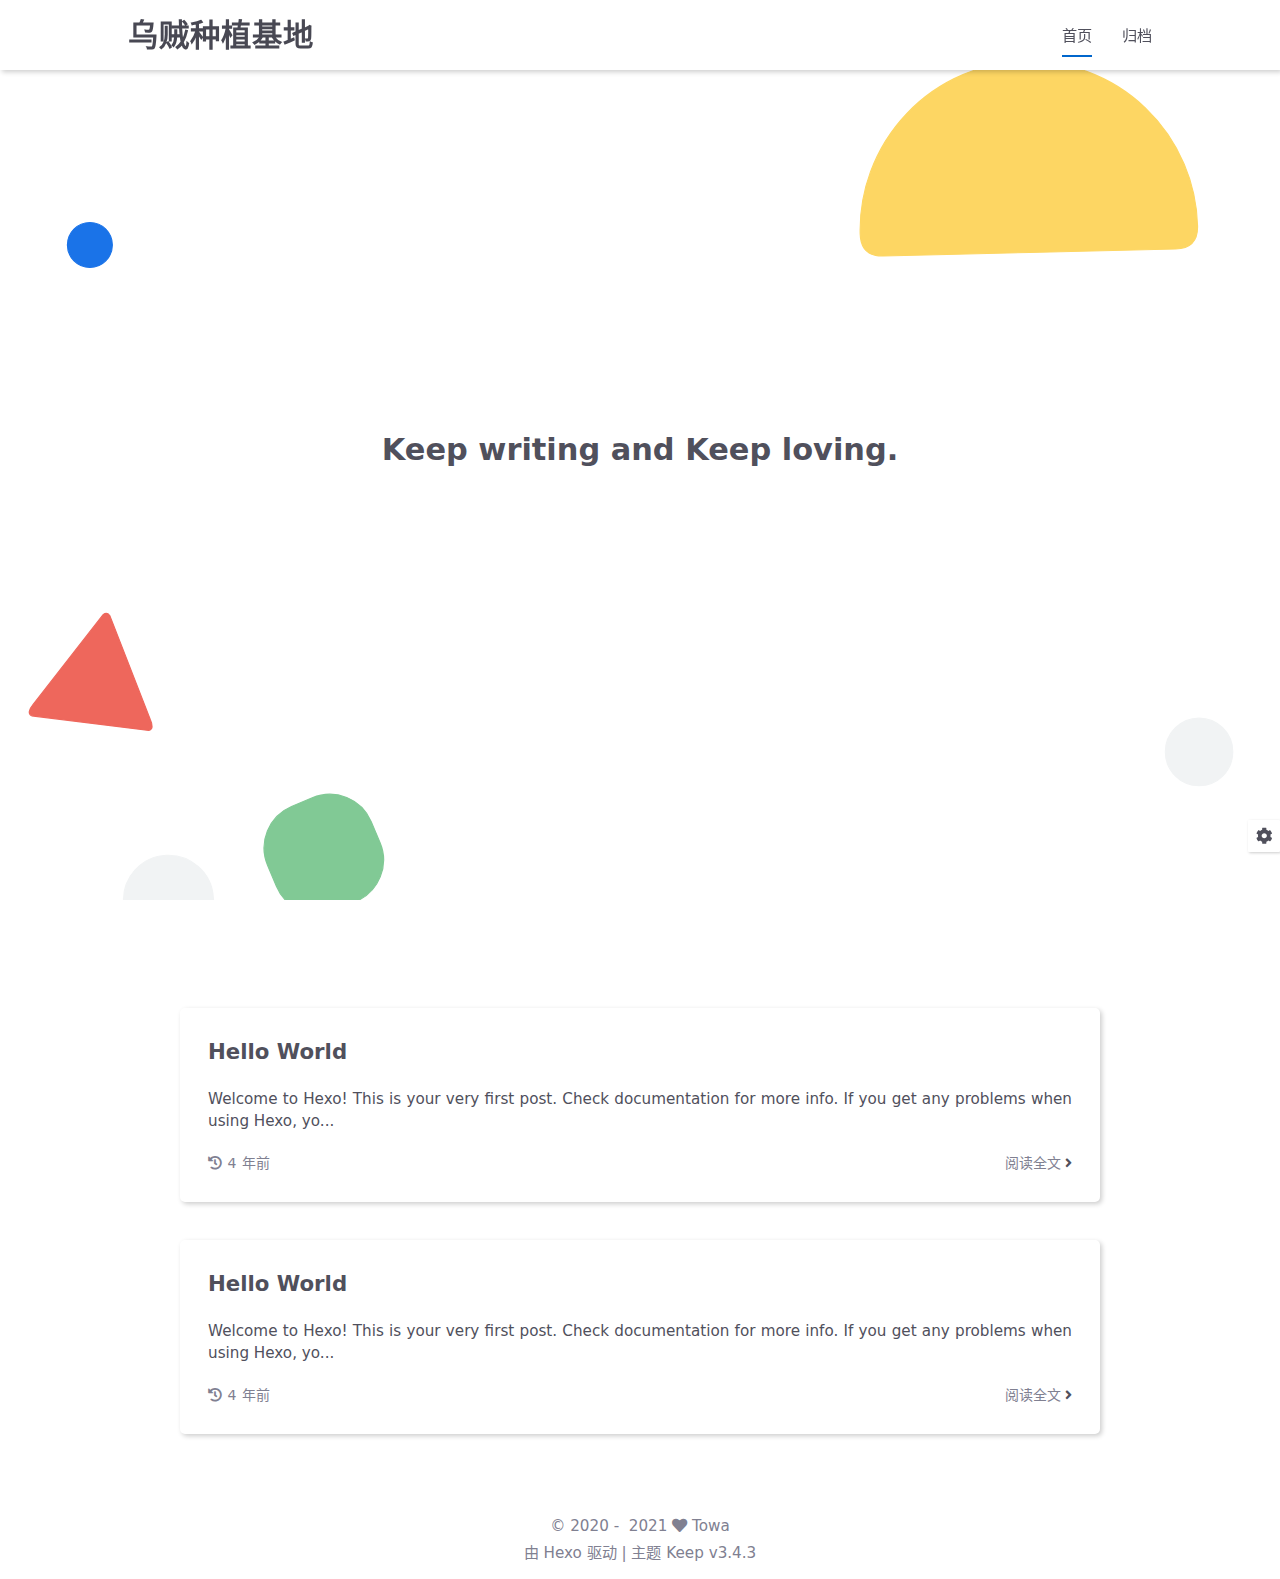
==== index.html @ 32463fe5 "Site updated: 2021-11-28 20:19:39" ====
<!DOCTYPE html>
<html lang="zh-CN">
<head>
    <meta charset="utf-8">
    <meta name="viewport" content="width=device-width, initial-scale=1, maximum-scale=1">
    <meta name="keywords" content="Hexo Theme Keep">
    <meta name="description" content="Hexo Theme Keep">
    <meta name="author" content="Towa">
    
    <title>
        
        乌贼种植基地
    </title>
    
<link rel="stylesheet" href="/css/style.css">

    <link rel="shortcut icon" href="/images/logo.svg">
    
<link rel="stylesheet" href="/css/font-awesome.min.css">

    <script id="hexo-configurations">
    let KEEP = window.KEEP || {};
    KEEP.hexo_config = {"hostname":"example.com","root":"/","language":"zh-CN"};
    KEEP.theme_config = {"toc":{"enable":false,"number":false,"expand_all":false,"init_open":false},"style":{"primary_color":"#0066CC","avatar":"/images/avatar.svg","favicon":"/images/logo.svg","article_img_align":"left","left_side_width":"260px","content_max_width":"920px","hover":{"shadow":false,"scale":false},"first_screen":{"enable":true,"background_img":"/images/bg.svg","description":"Keep writing and Keep loving."},"scroll":{"progress_bar":{"enable":false},"percent":{"enable":false}}},"local_search":{"enable":false,"preload":false},"code_copy":{"enable":false,"style":"default"},"pjax":{"enable":false},"lazyload":{"enable":false},"version":"3.4.3"};
    KEEP.language_ago = {"second":"%s 秒前","minute":"%s 分钟前","hour":"%s 小时前","day":"%s 天前","week":"%s 周前","month":"%s 月前","year":"%s 年前"};
  </script>
<meta name="generator" content="Hexo 5.4.0"></head>


<body>
<div class="progress-bar-container">
    

    
</div>


<main class="page-container">

    
        <div class="first-screen-container flex-center fade-in-down-animation">
    <div class="content flex-center">
        <div class="description">
            Keep writing and Keep loving.
        </div>
        
    </div>
</div>

    

    <div class="page-main-content">

        <div class="page-main-content-top">
            <header class="header-wrapper">

    <div class="header-content has-first-screen">
        <div class="left">
            
            <a class="logo-title" href="/">
                乌贼种植基地
            </a>
        </div>

        <div class="right">
            <div class="pc">
                <ul class="menu-list">
                    
                        <li class="menu-item">
                            <a class="active"
                               href="/"
                            >
                                首页
                            </a>
                        </li>
                    
                        <li class="menu-item">
                            <a class=""
                               href="/archives"
                            >
                                归档
                            </a>
                        </li>
                    
                    
                </ul>
            </div>
            <div class="mobile">
                
                <div class="icon-item menu-bar">
                    <div class="menu-bar-middle"></div>
                </div>
            </div>
        </div>
    </div>

    <div class="header-drawer">
        <ul class="drawer-menu-list">
            
                <li class="drawer-menu-item flex-center">
                    <a class="active"
                       href="/">首页</a>
                </li>
            
                <li class="drawer-menu-item flex-center">
                    <a class=""
                       href="/archives">归档</a>
                </li>
            
        </ul>
    </div>

    <div class="window-mask"></div>

</header>


        </div>

        <div class="page-main-content-middle">

            <div class="main-content">

                
                    <div class="home-content-container fade-in-down-animation">
    <ul class="home-article-list">
        
            <li class="home-article-item">

                

                <h3 class="home-article-title">
                    <a href="/2021/11/28/try/">
                        Hello World
                    </a>
                </h3>

                <div class="home-article-content markdown-body">
                    
                        Welcome to Hexo! This is your very first post. Check documentation for more info. If you get any problems when using Hexo, yo...
                    
                </div>

                <div class="home-article-meta-info-container">
    <div class="home-article-meta-info">
        <span><i class="fas fa-history"></i>&nbsp;<span class="home-article-date" data-date="Sun Nov 28 2021 19:40:36 GMT+0800">2021-11-28</span></span>
        
        
    </div>

    <a href="/2021/11/28/try/">阅读全文&nbsp;<i class="fas fa-angle-right"></i></a>
</div>

            </li>
        
            <li class="home-article-item">

                

                <h3 class="home-article-title">
                    <a href="/2021/11/28/hello-world/">
                        Hello World
                    </a>
                </h3>

                <div class="home-article-content markdown-body">
                    
                        Welcome to Hexo! This is your very first post. Check documentation for more info. If you get any problems when using Hexo, yo...
                    
                </div>

                <div class="home-article-meta-info-container">
    <div class="home-article-meta-info">
        <span><i class="fas fa-history"></i>&nbsp;<span class="home-article-date" data-date="Sun Nov 28 2021 16:39:08 GMT+0800">2021-11-28</span></span>
        
        
    </div>

    <a href="/2021/11/28/hello-world/">阅读全文&nbsp;<i class="fas fa-angle-right"></i></a>
</div>

            </li>
        
    </ul>

    <div class="home-paginator">
        <div class="paginator">
    

    
</div>

    </div>
</div>


                
            </div>

        </div>

        <div class="page-main-content-bottom">
            <footer class="footer">
    <div class="info-container">
        <div class="copyright-info info-item">
            &copy;
            
              <span>2020</span>&nbsp;-&nbsp;
            
            2021&nbsp;<i class="fas fa-heart icon-animate"></i>&nbsp;<a href="/">Towa</a>
        </div>
        
        <div class="theme-info info-item">
            由 <a target="_blank" href="https://hexo.io">Hexo</a> 驱动&nbsp;|&nbsp;主题&nbsp;<a class="theme-version" target="_blank" href="https://github.com/XPoet/hexo-theme-keep">Keep v3.4.3</a>
        </div>
        
    </div>
</footer>

        </div>
    </div>

    

    <div class="right-bottom-side-tools">
        <div class="side-tools-container">
    <ul class="side-tools-list">
        <li class="tools-item tool-font-adjust-plus flex-center">
            <i class="fas fa-search-plus"></i>
        </li>

        <li class="tools-item tool-font-adjust-minus flex-center">
            <i class="fas fa-search-minus"></i>
        </li>

        <li class="tools-item tool-expand-width flex-center">
            <i class="fas fa-arrows-alt-h"></i>
        </li>

        <li class="tools-item tool-dark-light-toggle flex-center">
            <i class="fas fa-moon"></i>
        </li>

        <!-- rss -->
        

        
            <li class="tools-item tool-scroll-to-top flex-center">
                <i class="fas fa-arrow-up"></i>
            </li>
        

        <li class="tools-item tool-scroll-to-bottom flex-center">
            <i class="fas fa-arrow-down"></i>
        </li>
    </ul>

    <ul class="exposed-tools-list">
        <li class="tools-item tool-toggle-show flex-center">
            <i class="fas fa-cog fa-spin"></i>
        </li>
        
    </ul>
</div>

    </div>

    

    <div class="image-viewer-container">
    <img src="">
</div>


    

</main>





<script src="/js/utils.js"></script>

<script src="/js/main.js"></script>

<script src="/js/header-shrink.js"></script>

<script src="/js/back2top.js"></script>

<script src="/js/dark-light-toggle.js"></script>








<div class="post-scripts">
    
</div>



</body>
</html>
---- css/style.css ----
:root {
  --background-color: #fff;
  --second-background-color: #f7f7f7;
  --primary-color: #06c;
  --first-text-color: #484853;
  --second-text-color: #4c4c57;
  --third-text-color: #808091;
  --fourth-text-color: #ededef;
  --default-text-color: #50505c;
  --border-color: #b3b3b3;
  --selection-color: #0075eb;
  --shadow-color: rgba(0,0,0,0.2);
  --shadow-hover-color: rgba(0,0,0,0.28);
  --scrollbar-color: #595967;
  --scroll-bar-bg-color: #e6e6e6;
  --link-color: #484853;
  --copyright-info-color: #c03;
  --avatar-background-color: #06c;
  --pjax-progress-bar-color: linear-gradient(45deg, #f10006, #ef5b00, #e59c01, #19ca05, #00cab5, #0264c8, #c303c3);
}
@media (prefers-color-scheme: light) {
  :root {
    --background-color: #fff;
    --second-background-color: #f7f7f7;
    --primary-color: #06c;
    --first-text-color: #484853;
    --second-text-color: #4c4c57;
    --third-text-color: #808091;
    --fourth-text-color: #ededef;
    --default-text-color: #50505c;
    --border-color: #b3b3b3;
    --selection-color: #0075eb;
    --shadow-color: rgba(0,0,0,0.2);
    --shadow-hover-color: rgba(0,0,0,0.28);
    --scrollbar-color: #595967;
    --scroll-bar-bg-color: #e6e6e6;
    --link-color: #484853;
    --copyright-info-color: #c03;
    --avatar-background-color: #06c;
    --pjax-progress-bar-color: linear-gradient(45deg, #f10006, #ef5b00, #e59c01, #19ca05, #00cab5, #0264c8, #c303c3);
  }
}
@media (prefers-color-scheme: dark) {
  :root {
    --background-color: #383940;
    --second-background-color: #32333a;
    --primary-color: #06c;
    --first-text-color: #d2d2d7;
    --second-text-color: #cbcbd1;
    --third-text-color: #9595a2;
    --fourth-text-color: #242429;
    --default-text-color: #bebec6;
    --border-color: #5c5e6a;
    --selection-color: #0075eb;
    --shadow-color: rgba(128,128,128,0.2);
    --shadow-hover-color: rgba(128,128,128,0.28);
    --scrollbar-color: #32333a;
    --scroll-bar-bg-color: #5c5e6a;
    --link-color: #c5c5cc;
    --copyright-info-color: #a30029;
    --avatar-background-color: #005cb8;
    --pjax-progress-bar-color: linear-gradient(45deg, #ea404a, #ea722f, #e9a71f, #67e559, #18ecec, #1b85f1, #ee1dee);
  }
}
.light-mode {
  --background-color: #fff;
  --second-background-color: #f7f7f7;
  --primary-color: #06c;
  --first-text-color: #484853;
  --second-text-color: #4c4c57;
  --third-text-color: #808091;
  --fourth-text-color: #ededef;
  --default-text-color: #50505c;
  --border-color: #b3b3b3;
  --selection-color: #0075eb;
  --shadow-color: rgba(0,0,0,0.2);
  --shadow-hover-color: rgba(0,0,0,0.28);
  --scrollbar-color: #595967;
  --scroll-bar-bg-color: #e6e6e6;
  --link-color: #484853;
  --copyright-info-color: #c03;
  --avatar-background-color: #06c;
  --pjax-progress-bar-color: linear-gradient(45deg, #f10006, #ef5b00, #e59c01, #19ca05, #00cab5, #0264c8, #c303c3);
}
.dark-mode {
  --background-color: #383940;
  --second-background-color: #32333a;
  --primary-color: #06c;
  --first-text-color: #d2d2d7;
  --second-text-color: #cbcbd1;
  --third-text-color: #9595a2;
  --fourth-text-color: #242429;
  --default-text-color: #bebec6;
  --border-color: #5c5e6a;
  --selection-color: #0075eb;
  --shadow-color: rgba(128,128,128,0.2);
  --shadow-hover-color: rgba(128,128,128,0.28);
  --scrollbar-color: #32333a;
  --scroll-bar-bg-color: #5c5e6a;
  --link-color: #c5c5cc;
  --copyright-info-color: #a30029;
  --avatar-background-color: #005cb8;
  --pjax-progress-bar-color: linear-gradient(45deg, #ea404a, #ea722f, #e9a71f, #67e559, #18ecec, #1b85f1, #ee1dee);
}
.fade-in-down-animation {
  animation-fill-mode: both;
  animation-duration: 1s;
  animation-name: fade-in-down;
}
.title-hover-animation {
  display: inline-block;
  position: relative;
  border-bottom: none;
  line-height: 1.3;
  vertical-align: top;
  color: var(--second-text-color);
}
.title-hover-animation::before {
  content: "";
  position: absolute;
  width: 100%;
  height: 2px;
  bottom: -4px;
  left: 0;
  background-color: var(--second-text-color);
  visibility: hidden;
  transform: scaleX(0);
  transition-property: color, background, box-shadow, border-color, visibility, transform;
  transition-delay: 0s, 0s, 0s, 0s, 0s, 0s;
  transition-duration: 0.2s, 0.2s, 0.2s, 0.2s, 0.2s, 0.2s;
  transition-timing-function: ease, ease, ease, ease, ease-in-out, ease-in-out;
}
.title-hover-animation:hover::before {
  visibility: visible;
  transform: scaleX(1);
}
@-moz-keyframes fade-in-down {
  0% {
    opacity: 0;
    transform: translateY(-50px);
  }
  100% {
    opacity: 1;
    transform: translateY(0);
  }
}
@-webkit-keyframes fade-in-down {
  0% {
    opacity: 0;
    transform: translateY(-50px);
  }
  100% {
    opacity: 1;
    transform: translateY(0);
  }
}
@-o-keyframes fade-in-down {
  0% {
    opacity: 0;
    transform: translateY(-50px);
  }
  100% {
    opacity: 1;
    transform: translateY(0);
  }
}
@keyframes fade-in-down {
  0% {
    opacity: 0;
    transform: translateY(-50px);
  }
  100% {
    opacity: 1;
    transform: translateY(0);
  }
}
@-moz-keyframes icon-animate {
  0%, 100% {
    transform: scale(1);
  }
  10%, 30% {
    transform: scale(0.88);
  }
  20%, 40%, 60%, 80% {
    transform: scale(1.08);
  }
  50%, 70% {
    transform: scale(1.08);
  }
}
@-webkit-keyframes icon-animate {
  0%, 100% {
    transform: scale(1);
  }
  10%, 30% {
    transform: scale(0.88);
  }
  20%, 40%, 60%, 80% {
    transform: scale(1.08);
  }
  50%, 70% {
    transform: scale(1.08);
  }
}
@-o-keyframes icon-animate {
  0%, 100% {
    transform: scale(1);
  }
  10%, 30% {
    transform: scale(0.88);
  }
  20%, 40%, 60%, 80% {
    transform: scale(1.08);
  }
  50%, 70% {
    transform: scale(1.08);
  }
}
@keyframes icon-animate {
  0%, 100% {
    transform: scale(1);
  }
  10%, 30% {
    transform: scale(0.88);
  }
  20%, 40%, 60%, 80% {
    transform: scale(1.08);
  }
  50%, 70% {
    transform: scale(1.08);
  }
}
* {
  transition-property: color, background, box-shadow, border-color;
  transition-delay: 0s, 0s, 0s, 0s;
  transition-duration: 0.2s, 0.2s, 0.2s, 0.2s;
  transition-timing-function: ease, ease, ease, ease;
}
*::-webkit-scrollbar {
  width: 6px;
  height: 6px;
  transition: all 0.2s ease;
}
*::-webkit-scrollbar-thumb {
  background: var(--scrollbar-color);
  border-radius: 1px;
}
*::-webkit-scrollbar-track {
  background: var(--scroll-bar-bg-color);
}
html,
body {
  margin: 0;
  padding: 0;
  color: var(--default-text-color);
  background: var(--background-color);
  font-family: Optima-Regular, Optima, -apple-system, system-ui, Segoe UI, Roboto, Ubuntu, Cantarell, Noto Sans, sans-serif, BlinkMacSystemFont, Helvetica Neue, PingFang SC, Hiragino Sans GB, Microsoft YaHei, Arial;
  font-weight: 400;
  font-size: 15.2px;
  line-height: 22px;
}
html::-webkit-scrollbar,
body::-webkit-scrollbar {
  width: 8px;
  height: 8px;
}
@media (max-width: 780px) {
  html,
  body {
    font-size: 14.591999999999999px;
    line-height: 21.119999999999997px;
  }
}
@media (max-width: 500px) {
  html,
  body {
    font-size: 13.68px;
    line-height: 19.8px;
  }
}
::selection {
  background: var(--selection-color);
  color: #fff;
}
ul,
ol,
li {
  padding: 0;
  margin: 0;
  list-style: none;
}
a {
  text-decoration: none;
  color: var(--default-text-color);
}
a i,
a span {
  color: var(--default-text-color);
}
a:hover,
a:active {
  text-decoration: none !important;
  color: var(--primary-color);
}
a:hover i,
a:active i,
a:hover span,
a:active span {
  color: var(--primary-color);
}
img[lazyload] {
  padding: 10px;
  margin: 20px auto !important;
  cursor: not-allowed;
  pointer-events: none;
}
button {
  padding: 0;
  margin: 0;
  border: 0;
  outline: none;
  cursor: pointer;
  background: transparent;
}
.btn {
  display: inline-block;
  position: relative;
  text-align: center;
  cursor: pointer;
  white-space: nowrap;
  border-radius: 5px;
  padding: 8px 16px;
  background: var(--background-color);
  box-shadow: 2px 2px 5px var(--shadow-color);
  transition-property: color, background, box-shadow, border-color, transform;
  transition-delay: 0s, 0s, 0s, 0s, 0s;
  transition-duration: 0.2s, 0.2s, 0.2s, 0.2s, 0.2s;
  transition-timing-function: ease, ease, ease, ease, linear;
}
.btn:hover {
  color: var(--background-color);
  background: var(--primary-color);
}
.flex-center {
  display: flex;
  justify-content: center;
  align-items: center;
}
.clear {
  clear: both;
}
.markdown-body {
  font-size: 1rem;
}
.markdown-body blockquote {
  box-sizing: border-box;
  border-left: 5px solid var(--default-text-color);
  margin: 20px 0;
  color: var(--default-text-color);
  background: var(--second-background-color);
}
.markdown-body blockquote p,
.markdown-body blockquote ul,
.markdown-body blockquote ol {
  padding: 5px 5px 5px 10px;
}
.markdown-body p {
  line-height: 2;
  color: var(--default-text-color);
}
.markdown-body a {
  position: relative;
  outline: 0;
  text-decoration: none;
  overflow-wrap: break-word;
  cursor: pointer;
  border-bottom: 1px solid var(--third-text-color);
  box-sizing: border-box;
  padding-bottom: 2px;
}
.markdown-body a .fas,
.markdown-body a .far,
.markdown-body a fab {
  margin: 0 2px 0 6px;
  position: relative;
  color: var(--third-text-color);
  font-size: 0.88rem;
}
.markdown-body a:hover {
  text-decoration: underline;
}
.markdown-body a:hover::after {
  background: var(--primary-color);
}
.markdown-body strong {
  color: var(--default-text-color);
}
.markdown-body em {
  color: var(--default-text-color);
}
.markdown-body ul > li,
.markdown-body ol > li {
  margin-left: 16px;
  line-height: 2rem;
}
.markdown-body ul li {
  list-style: disc;
}
.markdown-body ul li ul li {
  list-style: circle;
}
.markdown-body ul li ul li ul li {
  list-style: square;
}
.markdown-body ol li {
  list-style: decimal;
}
.markdown-body ol li ol li {
  list-style: upper-alpha;
}
.markdown-body ol li ol li ol li {
  list-style: upper-roman;
}
.markdown-body li {
  color: var(--default-text-color);
}
.markdown-body h1,
.markdown-body h2,
.markdown-body h3,
.markdown-body h4,
.markdown-body h5,
.markdown-body h6 {
  color: var(--second-text-color);
  line-height: 1.5;
}
@media (max-width: 780px) {
  .markdown-body h1,
  .markdown-body h2,
  .markdown-body h3,
  .markdown-body h4,
  .markdown-body h5,
  .markdown-body h6 {
    line-height: 1.25;
  }
}
.markdown-body h1 {
  font-size: 1.8rem;
  font-weight: 600;
}
@media (max-width: 780px) {
  .markdown-body h1 {
    font-size: 1.7rem;
  }
}
.markdown-body h2 {
  font-size: 1.7rem;
  font-weight: 600;
}
@media (max-width: 780px) {
  .markdown-body h2 {
    font-size: 1.6rem;
  }
}
.markdown-body h3 {
  font-size: 1.6rem;
  font-weight: 550;
}
@media (max-width: 780px) {
  .markdown-body h3 {
    font-size: 1.5rem;
  }
}
.markdown-body h4 {
  font-size: 1.5rem;
  font-weight: 550;
}
@media (max-width: 780px) {
  .markdown-body h4 {
    font-size: 1.4rem;
  }
}
.markdown-body h5 {
  font-size: 1.28rem;
  font-weight: 500;
}
@media (max-width: 780px) {
  .markdown-body h5 {
    font-size: 1.18rem;
  }
}
.markdown-body h6 {
  font-size: 1.2rem;
  font-weight: 500;
  line-height: 1.2;
}
@media (max-width: 780px) {
  .markdown-body h6 {
    font-size: 1.1rem;
    line-height: 1.1;
  }
}
.markdown-body img {
  box-sizing: border-box;
  max-width: 100%;
  cursor: zoom-in;
  display: block;
  box-shadow: 0 0 2px var(--shadow-color);
  transition-property: color, background, box-shadow, border-color, padding, margin;
  transition-delay: 0s, 0s, 0s, 0s, 0s, 0s;
  transition-duration: 0.2s, 0.2s, 0.2s, 0.2s, 0.2s, 0.2s;
  transition-timing-function: ease, ease, ease, ease, linear, linear;
  margin: 10px 0 2px;
}
.markdown-body > table {
  border-spacing: 0;
  border-collapse: collapse;
  width: 100%;
  overflow: auto;
}
.markdown-body > table td,
.markdown-body > table th {
  padding: 0;
}
.markdown-body > table th {
  font-weight: 600;
}
.markdown-body > table td,
.markdown-body > table th {
  padding: 6px 13px;
  border: 1px solid var(--border-color);
}
.markdown-body > table tr {
  background-color: var(--background-color);
  border: 1px solid var(--fourth-text-color);
}
.markdown-body > table tr:nth-child(2n) {
  background-color: var(--second-background-color);
}
:root {
  --background-color: #fff;
  --second-background-color: #f7f7f7;
  --primary-color: #06c;
  --first-text-color: #484853;
  --second-text-color: #4c4c57;
  --third-text-color: #808091;
  --fourth-text-color: #ededef;
  --default-text-color: #50505c;
  --border-color: #b3b3b3;
  --selection-color: #0075eb;
  --shadow-color: rgba(0,0,0,0.2);
  --shadow-hover-color: rgba(0,0,0,0.28);
  --scrollbar-color: #595967;
  --scroll-bar-bg-color: #e6e6e6;
  --link-color: #484853;
  --copyright-info-color: #c03;
  --avatar-background-color: #06c;
  --pjax-progress-bar-color: linear-gradient(45deg, #f10006, #ef5b00, #e59c01, #19ca05, #00cab5, #0264c8, #c303c3);
}
@media (prefers-color-scheme: light) {
  :root {
    --background-color: #fff;
    --second-background-color: #f7f7f7;
    --primary-color: #06c;
    --first-text-color: #484853;
    --second-text-color: #4c4c57;
    --third-text-color: #808091;
    --fourth-text-color: #ededef;
    --default-text-color: #50505c;
    --border-color: #b3b3b3;
    --selection-color: #0075eb;
    --shadow-color: rgba(0,0,0,0.2);
    --shadow-hover-color: rgba(0,0,0,0.28);
    --scrollbar-color: #595967;
    --scroll-bar-bg-color: #e6e6e6;
    --link-color: #484853;
    --copyright-info-color: #c03;
    --avatar-background-color: #06c;
    --pjax-progress-bar-color: linear-gradient(45deg, #f10006, #ef5b00, #e59c01, #19ca05, #00cab5, #0264c8, #c303c3);
  }
}
@media (prefers-color-scheme: dark) {
  :root {
    --background-color: #383940;
    --second-background-color: #32333a;
    --primary-color: #06c;
    --first-text-color: #d2d2d7;
    --second-text-color: #cbcbd1;
    --third-text-color: #9595a2;
    --fourth-text-color: #242429;
    --default-text-color: #bebec6;
    --border-color: #5c5e6a;
    --selection-color: #0075eb;
    --shadow-color: rgba(128,128,128,0.2);
    --shadow-hover-color: rgba(128,128,128,0.28);
    --scrollbar-color: #32333a;
    --scroll-bar-bg-color: #5c5e6a;
    --link-color: #c5c5cc;
    --copyright-info-color: #a30029;
    --avatar-background-color: #005cb8;
    --pjax-progress-bar-color: linear-gradient(45deg, #ea404a, #ea722f, #e9a71f, #67e559, #18ecec, #1b85f1, #ee1dee);
  }
}
.light-mode {
  --background-color: #fff;
  --second-background-color: #f7f7f7;
  --primary-color: #06c;
  --first-text-color: #484853;
  --second-text-color: #4c4c57;
  --third-text-color: #808091;
  --fourth-text-color: #ededef;
  --default-text-color: #50505c;
  --border-color: #b3b3b3;
  --selection-color: #0075eb;
  --shadow-color: rgba(0,0,0,0.2);
  --shadow-hover-color: rgba(0,0,0,0.28);
  --scrollbar-color: #595967;
  --scroll-bar-bg-color: #e6e6e6;
  --link-color: #484853;
  --copyright-info-color: #c03;
  --avatar-background-color: #06c;
  --pjax-progress-bar-color: linear-gradient(45deg, #f10006, #ef5b00, #e59c01, #19ca05, #00cab5, #0264c8, #c303c3);
}
.dark-mode {
  --background-color: #383940;
  --second-background-color: #32333a;
  --primary-color: #06c;
  --first-text-color: #d2d2d7;
  --second-text-color: #cbcbd1;
  --third-text-color: #9595a2;
  --fourth-text-color: #242429;
  --default-text-color: #bebec6;
  --border-color: #5c5e6a;
  --selection-color: #0075eb;
  --shadow-color: rgba(128,128,128,0.2);
  --shadow-hover-color: rgba(128,128,128,0.28);
  --scrollbar-color: #32333a;
  --scroll-bar-bg-color: #5c5e6a;
  --link-color: #c5c5cc;
  --copyright-info-color: #a30029;
  --avatar-background-color: #005cb8;
  --pjax-progress-bar-color: linear-gradient(45deg, #ea404a, #ea722f, #e9a71f, #67e559, #18ecec, #1b85f1, #ee1dee);
}
:root {
  --code-foreground: #535360;
  --code-background: #f2f2f2;
  --highlight-background: #fafafa;
  --highlight-foreground: #535360;
  --highlight-comment: #8e908c;
  --highlight-red: #c82829;
  --highlight-orange: #f5871f;
  --highlight-yellow: #eab700;
  --highlight-green: #718c00;
  --highlight-aqua: #3e999f;
  --highlight-blue: #4271ae;
  --highlight-purple: #8959a8;
  --highlight-gutter-color: #585865;
  --highlight-gutter-bg-color: #f2f2f2;
}
@media (prefers-color-scheme: light) {
  :root {
    --code-foreground: #535360;
    --code-background: #f2f2f2;
    --highlight-background: #fafafa;
    --highlight-foreground: #535360;
    --highlight-comment: #8e908c;
    --highlight-red: #c82829;
    --highlight-orange: #f5871f;
    --highlight-yellow: #eab700;
    --highlight-green: #718c00;
    --highlight-aqua: #3e999f;
    --highlight-blue: #4271ae;
    --highlight-purple: #8959a8;
    --highlight-gutter-color: #585865;
    --highlight-gutter-bg-color: #f2f2f2;
  }
}
@media (prefers-color-scheme: dark) {
  :root {
    --code-foreground: #bfbfc7;
    --code-background: #32333a;
    --highlight-background: #34343b;
    --highlight-foreground: #bfbfc7;
    --highlight-comment: #969896;
    --highlight-red: #c66;
    --highlight-orange: #de935f;
    --highlight-yellow: #f0c674;
    --highlight-green: #b5bd68;
    --highlight-aqua: #8abeb7;
    --highlight-blue: #81a2be;
    --highlight-purple: #b294bb;
    --highlight-gutter-color: #c1c1c9;
    --highlight-gutter-bg-color: #32333a;
  }
}
.light-mode {
  --code-foreground: #535360;
  --code-background: #f2f2f2;
  --highlight-background: #fafafa;
  --highlight-foreground: #535360;
  --highlight-comment: #8e908c;
  --highlight-red: #c82829;
  --highlight-orange: #f5871f;
  --highlight-yellow: #eab700;
  --highlight-green: #718c00;
  --highlight-aqua: #3e999f;
  --highlight-blue: #4271ae;
  --highlight-purple: #8959a8;
  --highlight-gutter-color: #585865;
  --highlight-gutter-bg-color: #f2f2f2;
}
.dark-mode {
  --code-foreground: #bfbfc7;
  --code-background: #32333a;
  --highlight-background: #34343b;
  --highlight-foreground: #bfbfc7;
  --highlight-comment: #969896;
  --highlight-red: #c66;
  --highlight-orange: #de935f;
  --highlight-yellow: #f0c674;
  --highlight-green: #b5bd68;
  --highlight-aqua: #8abeb7;
  --highlight-blue: #81a2be;
  --highlight-purple: #b294bb;
  --highlight-gutter-color: #c1c1c9;
  --highlight-gutter-bg-color: #32333a;
}
pre,
.highlight {
  overflow: auto;
  margin: 20px 0;
  padding: 0;
  font-size: 0.96rem;
  line-height: 1.5rem;
  color: var(--highlight-foreground);
  background: var(--highlight-background);
}
pre,
code {
  font-family: "Source Code Pro", consolas, Menlo;
}
code {
  padding: 5px;
  word-wrap: break-word;
  border-radius: 2px;
  font-size: 0.96rem;
  color: var(--code-foreground);
  background: var(--code-background);
}
pre {
  padding: 10px;
}
pre code {
  padding: 0;
  color: var(--highlight-foreground);
  background: none;
  text-shadow: none;
}
.highlight {
  border-radius: 1px;
}
.highlight pre {
  border: none;
  margin: 0;
  padding: 10px 0;
}
.highlight table {
  margin: 0;
  width: auto;
  border: none;
  border-spacing: unset;
}
.highlight td {
  border: none;
  padding: 0;
}
.highlight figcaption {
  font-size: 1rem;
  color: var(--highlight-foreground);
  line-height: 1rem;
  margin-bottom: 1rem;
}
.highlight figcaption a {
  float: right;
  color: var(--highlight-foreground);
}
.highlight figcaption a:hover {
  border-bottom-color: var(--highlight-foreground);
}
.highlight .gutter pre {
  padding-left: 10px;
  padding-right: 10px;
  color: var(--highlight-gutter-color);
  text-align: center;
  background-color: var(--highlight-gutter-bg-color);
}
.highlight .code pre {
  width: 100%;
  padding-left: 10px;
  padding-right: 10px;
  background-color: var(--highlight-background);
}
.highlight .line {
  height: 20px;
  color: var(--default-text-color);
}
.highlight .line .attr {
  color: var(--default-text-color);
}
.highlight .line .string {
  color: var(--default-text-color);
}
.gutter {
  -webkit-user-select: none;
  -moz-user-select: none;
  -ms-user-select: none;
  user-select: none;
}
.gist table {
  width: auto;
}
.gist table td {
  border: none;
}
pre .deletion {
  background: var(--highlight-deletion);
}
pre .addition {
  background: var(--highlight-addition);
}
pre .meta {
  color: var(--highlight-purple);
}
pre .comment {
  color: var(--highlight-comment);
}
pre .variable,
pre .attribute,
pre .tag,
pre .regexp,
pre .ruby .constant,
pre .xml .tag .title,
pre .xml .pi,
pre .xml .doctype,
pre .html .doctype,
pre .css .id,
pre .css .class,
pre .css .pseudo {
  color: var(--highlight-red);
}
pre .number,
pre .preprocessor,
pre .built_in,
pre .literal,
pre .params,
pre .constant,
pre .command {
  color: var(--highlight-orange);
}
pre .ruby .class .title,
pre .css .rules .attribute,
pre .string,
pre .value,
pre .inheritance,
pre .header,
pre .ruby .symbol,
pre .xml .cdata,
pre .special,
pre .number,
pre .formula {
  color: var(--highlight-green);
}
pre .title,
pre .css .hexcolor {
  color: var(--highlight-aqua);
}
pre .function,
pre .python .decorator,
pre .python .title,
pre .ruby .function .title,
pre .ruby .title .keyword,
pre .perl .sub,
pre .javascript .title,
pre .coffeescript .title {
  color: var(--highlight-blue);
}
pre .keyword,
pre .javascript .function {
  color: var(--highlight-purple);
}
.highlight-container {
  position: relative;
}
.highlight-container:hover .copy-btn,
.highlight-container .copy-btn:focus {
  opacity: 1;
}
.copy-btn {
  cursor: pointer;
  display: inline-block;
  font-weight: bold;
  line-height: 1.8;
  opacity: 0;
  outline: 0;
  padding: 2px 6px;
  position: absolute;
  vertical-align: middle;
  white-space: nowrap;
  font-size: 1rem;
  color: var(--default-text-color);
  -moz-user-select: none;
  -ms-user-select: none;
  -webkit-user-select: none;
  user-select: none;
  transition-property: color, background, box-shadow, border-color, opacity;
  transition-delay: 0s, 0s, 0s, 0s, 0s;
  transition-duration: 0.2s, 0.2s, 0.2s, 0.2s, 0.2s;
  transition-timing-function: ease, ease, ease, ease, ease-in-out;
  background: var(--background-color);
  border: 0;
  right: 0;
  top: 0;
}
.page-container {
  position: relative;
  transition-property: color, background, box-shadow, border-color, padding-left;
  transition-delay: 0s, 0s, 0s, 0s, 0s;
  transition-duration: 0.2s, 0.2s, 0.2s, 0.2s, 0.3s;
  transition-timing-function: ease, ease, ease, ease, ease-out;
}
@media (max-width: 780px) {
  .page-container {
    padding-left: 0 !important;
  }
}
.page-container .page-main-content {
  padding-top: 70px;
  position: relative;
}
.header-shrink .page-container .page-main-content {
  padding-top: 50.4px;
}
@media (max-width: 780px) {
  .header-shrink .page-container .page-main-content {
    padding-top: 45.36px;
  }
}
@media (max-width: 500px) {
  .header-shrink .page-container .page-main-content {
    padding-top: 40.32px;
  }
}
@media (max-width: 780px) {
  .page-container .page-main-content {
    padding-top: 63px;
  }
}
@media (max-width: 500px) {
  .page-container .page-main-content {
    padding-top: 56px;
  }
}
.page-container .page-main-content .page-main-content-top {
  position: fixed;
  top: 0;
  right: 0;
  width: 100%;
  height: 70px;
  z-index: 1005;
  box-sizing: border-box;
  transition-property: color, background, box-shadow, border-color, transform, padding-left, height;
  transition-delay: 0s, 0s, 0s, 0s, 0s, 0s, 0s;
  transition-duration: 0.2s, 0.2s, 0.2s, 0.2s, 0.3s, 0.2s, 0.2s;
  transition-timing-function: ease, ease, ease, ease, ease-out, linear, ease;
}
.page-container .page-main-content .page-main-content-top.hide {
  transform: translateY(-105%);
}
.header-shrink .page-container .page-main-content .page-main-content-top {
  height: 50.4px;
}
@media (max-width: 780px) {
  .header-shrink .page-container .page-main-content .page-main-content-top {
    height: 45.36px;
  }
}
@media (max-width: 500px) {
  .header-shrink .page-container .page-main-content .page-main-content-top {
    height: 40.32px;
  }
}
@media (max-width: 780px) {
  .page-container .page-main-content .page-main-content-top {
    height: 63px;
    padding-left: 0 !important;
  }
}
@media (max-width: 500px) {
  .page-container .page-main-content .page-main-content-top {
    height: 56px;
  }
}
.page-container .page-main-content .page-main-content-middle {
  box-sizing: border-box;
  width: 100%;
  display: flex;
  justify-content: center;
  padding: 38px 0;
  background: var(--background-color);
}
@media (max-width: 780px) {
  .page-container .page-main-content .page-main-content-middle {
    padding: 30.400000000000002px 0;
  }
}
@media (max-width: 500px) {
  .page-container .page-main-content .page-main-content-middle {
    padding: 22.8px 0;
  }
}
.page-container .page-main-content .page-main-content-middle .main-content {
  position: relative;
  box-sizing: border-box;
  width: 80%;
  max-width: 920px;
  height: 100%;
}
@media (max-width: 780px) {
  .page-container .page-main-content .page-main-content-middle .main-content {
    width: 86%;
  }
}
@media (max-width: 500px) {
  .page-container .page-main-content .page-main-content-middle .main-content {
    width: 90%;
  }
}
.page-container .page-main-content .page-main-content-bottom {
  width: 100%;
}
.page-container .page-aside {
  position: fixed;
  top: 0;
  bottom: 0;
  left: -260px;
  width: 260px;
  height: 100%;
  z-index: 1006;
  overflow-y: auto;
  padding: 20px;
  box-sizing: border-box;
  background: var(--background-color);
  box-shadow: 2px 2px 5px var(--shadow-color);
  transition-property: color, background, box-shadow, border-color, left, transform;
  transition-delay: 0s, 0s, 0s, 0s, 0s, 0s;
  transition-duration: 0.2s, 0.2s, 0.2s, 0.2s, 0.3s, 0.2s;
  transition-timing-function: ease, ease, ease, ease, ease-out, linear;
}
@media (max-width: 780px) {
  .page-container .page-aside {
    left: 0 !important;
    display: none !important;
  }
}
.page-container .post-tools {
  position: fixed;
  top: 108px;
  right: 38px;
  transition-property: color, background, box-shadow, border-color, top;
  transition-delay: 0s, 0s, 0s, 0s, 0s;
  transition-duration: 0.2s, 0.2s, 0.2s, 0.2s, 0.2s;
  transition-timing-function: ease, ease, ease, ease, ease;
}
.header-shrink .page-container .post-tools {
  top: 88.4px;
}
@media (max-width: 780px) {
  .header-shrink .page-container .post-tools {
    top: 83.36px;
  }
}
@media (max-width: 500px) {
  .header-shrink .page-container .post-tools {
    top: 78.32px;
  }
}
@media (max-width: 780px) {
  .page-container .post-tools {
    top: 101px;
    right: 10px;
    transform: scale(0.82);
    transform-origin: right top;
  }
}
@media (max-width: 500px) {
  .page-container .post-tools {
    top: 94px;
    right: 5px;
    transform: scale(0.72);
  }
}
.page-container .right-bottom-side-tools {
  position: fixed;
  bottom: 5%;
  right: 0;
}
.search-pop-overlay {
  position: fixed;
  display: flex;
  height: 100%;
  width: 100%;
  left: 0;
  top: 0;
  background: rgba(0,0,0,0);
  visibility: hidden;
  z-index: 1008;
  transition-property: color, background, box-shadow, border-color, visibility, background;
  transition-delay: 0s, 0s, 0s, 0s, 0s, 0s;
  transition-duration: 0.2s, 0.2s, 0.2s, 0.2s, 0.3s, 0.3s;
  transition-timing-function: ease, ease, ease, ease, ease, ease;
}
.search-pop-overlay.active {
  visibility: visible;
  background: rgba(0,0,0,0.35);
}
.search-pop-overlay.active .search-popup {
  transform: scale(1);
}
.search-pop-overlay .search-popup {
  background: var(--background-color);
  border-radius: 5px;
  height: 80%;
  width: 70%;
  margin: auto;
  transform: scale(0);
  z-index: 1006;
  transition-property: color, background, box-shadow, border-color, transform;
  transition-delay: 0s, 0s, 0s, 0s, 0s;
  transition-duration: 0.2s, 0.2s, 0.2s, 0.2s, 0.3s;
  transition-timing-function: ease, ease, ease, ease, ease;
}
@media (max-width: 780px) {
  .search-pop-overlay .search-popup {
    width: 80%;
  }
}
@media (max-width: 500px) {
  .search-pop-overlay .search-popup {
    width: 90%;
  }
}
.search-pop-overlay .search-popup .search-header {
  background: var(--fourth-text-color);
  border-top-left-radius: 2px;
  border-top-right-radius: 2px;
  display: flex;
  padding: 10px;
}
.search-pop-overlay .search-popup .search-header .search-input-field-pre,
.search-pop-overlay .search-popup .search-header .popup-btn-close {
  font-size: 1.2rem;
  padding: 0 10px;
  display: flex;
  align-items: center;
}
.search-pop-overlay .search-popup .search-header .search-input-field-pre {
  cursor: pointer;
  color: var(--third-text-color);
}
.search-pop-overlay .search-popup .search-header .popup-btn-close {
  color: var(--default-text-color);
}
.search-pop-overlay .search-popup .search-header .search-input-container {
  flex-grow: 1;
  padding: 2px;
}
.search-pop-overlay .search-popup .search-header .search-input-container .search-input {
  background: transparent;
  border: 0;
  outline: 0;
  width: 100%;
  font-size: 1.2rem;
  color: var(--default-text-color);
}
.search-pop-overlay .search-popup .search-header .search-input-container .search-input::-webkit-search-cancel-button {
  display: none;
}
.search-pop-overlay .search-popup .search-header .popup-btn-close {
  cursor: pointer;
}
.search-pop-overlay .search-popup .search-header .popup-btn-close:hover .fas,
.search-pop-overlay .search-popup .search-header .popup-btn-close far,
.search-pop-overlay .search-popup .search-header .popup-btn-close fab {
  color: var(--first-text-color);
}
.search-pop-overlay .search-popup #search-result {
  display: flex;
  height: calc(100% - 55px);
  overflow: auto;
  padding: 5px 25px;
}
.search-pop-overlay .search-popup #search-result .search-result-list {
  width: 100%;
  height: 100%;
  font-size: 1rem;
}
.search-pop-overlay .search-popup #search-result .search-result-list li {
  border-bottom: 1px dashed var(--border-color);
  padding: 10px 0;
  margin: 10px 0;
  box-sizing: border-box;
}
.search-pop-overlay .search-popup #search-result .search-result-list li:last-child {
  border-bottom: none;
}
.search-pop-overlay .search-popup #search-result .search-result-list li .search-result-title {
  position: relative;
  font-weight: bold;
  margin-bottom: 10px;
  padding-left: 16px;
  display: flex;
  align-items: center;
}
.search-pop-overlay .search-popup #search-result .search-result-list li .search-result-title::after {
  content: '';
  position: absolute;
  width: 5px;
  height: 5px;
  border-radius: 50%;
  top: 50%;
  transform: translateY(-50%);
  left: 0;
  background: var(--default-text-color);
}
.search-pop-overlay .search-popup #search-result .search-result-list li .search-result {
  line-height: 2rem;
  margin: 0;
  padding-left: 16px;
  word-wrap: break-word;
}
.search-pop-overlay .search-popup #search-result .search-result-list li a:hover {
  color: var(--default-text-color);
}
.search-pop-overlay .search-popup #search-result .search-result-list li .search-keyword {
  border-bottom: 1px dashed var(--primary-color);
  color: var(--primary-color);
  font-weight: bold;
}
.search-pop-overlay .search-popup #search-result #no-result {
  color: var(--third-text-color);
  margin: auto;
}
.post-toc-wrap {
  width: 100%;
  font-size: 0.92rem;
  box-sizing: border-box;
}
.post-toc-wrap .post-toc ol {
  list-style: none;
  margin: 0;
  padding: 0 2px 12px 10px;
  text-align: left;
}
.post-toc-wrap .post-toc ol:last-child {
  padding-bottom: 0;
}
.post-toc-wrap .post-toc ol > ol {
  padding-left: 0;
}
.post-toc-wrap .post-toc ol a {
  transition-property: all;
}
.post-toc-wrap .post-toc .nav-item {
  line-height: 1.8;
  overflow: hidden;
  text-overflow: ellipsis;
  white-space: nowrap;
}
.post-toc-wrap .post-toc .nav .nav-child {
  display: none;
}
.post-toc-wrap .post-toc .nav .active > .nav-child {
  display: block;
}
.post-toc-wrap .post-toc .nav .active-current > .nav-child {
  display: block;
}
.post-toc-wrap .post-toc .nav .active-current > .nav-child > .nav-item {
  display: block;
}
.post-toc-wrap .post-toc .nav .nav-number,
.post-toc-wrap .post-toc .nav .nav-text {
  color: var(--default-text-color);
}
.post-toc-wrap .post-toc .nav .active > a .nav-number,
.post-toc-wrap .post-toc .nav .active > a .nav-text {
  color: var(--primary-color);
}
.post-toc-wrap .post-toc .nav .active-current > a .nav-number,
.post-toc-wrap .post-toc .nav .active-current > a .nav-text {
  color: var(--primary-color);
}
.comments-container {
  display: inline-block;
  margin-top: 38px;
  width: 100%;
}
.comments-container #comment-anchor {
  width: 100%;
  height: 10px;
}
.comments-container .comment-area-title {
  width: 100%;
  margin: 10px 0;
  font-size: 1.38rem;
  color: var(--default-text-color);
}
.comments-container .comment-area-title i {
  color: var(--default-text-color);
}
@media (max-width: 780px) {
  .comments-container .comment-area-title {
    margin: 5px 0;
    font-size: 1.2rem;
  }
}
.progress-bar-container {
  position: fixed;
  top: 0;
  left: 0;
  width: 100%;
  z-index: 1009;
}
.header-wrapper {
  width: 100%;
  height: 100%;
  box-sizing: border-box;
  display: flex;
  align-items: center;
  justify-content: center;
  background: var(--background-color);
  padding-top: 2px;
  box-shadow: 2px 2px 5px var(--shadow-color);
}
.header-wrapper .header-content {
  position: relative;
  height: 100%;
  width: 80%;
  max-width: 920px;
  display: flex;
  flex-direction: row;
  justify-content: space-between;
  align-items: center;
  z-index: 1005;
}
.header-wrapper .header-content.has-first-screen {
  max-width: 1104px;
}
@media (max-width: 780px) {
  .header-wrapper .header-content {
    width: 86%;
  }
}
@media (max-width: 500px) {
  .header-wrapper .header-content {
    width: 90%;
  }
}
.header-wrapper .header-content .left {
  display: flex;
  align-items: center;
  transition-property: color, background, box-shadow, border-color, transform;
  transition-delay: 0s, 0s, 0s, 0s, 0s;
  transition-duration: 0.2s, 0.2s, 0.2s, 0.2s, 0.2s;
  transition-timing-function: ease, ease, ease, ease, linear;
}
.header-shrink .header-wrapper .header-content .left {
  transform: scale(0.72);
  transform-origin: left;
}
.header-wrapper .header-content .left .logo-title {
  font-size: 2rem;
  font-weight: bold;
  letter-spacing: 1px;
  line-height: 1;
  color: var(--first-text-color);
}
@media (max-width: 780px) {
  .header-wrapper .header-content .left .logo-title {
    font-size: 1.8rem;
  }
}
@media (max-width: 500px) {
  .header-wrapper .header-content .left .logo-title {
    font-size: 1.6rem;
  }
}
.header-wrapper .header-content .right .pc .menu-list {
  display: flex;
  align-items: center;
}
@media (max-width: 780px) {
  .header-wrapper .header-content .right .pc .menu-list {
    display: none;
  }
}
.header-wrapper .header-content .right .pc .menu-list .menu-item {
  float: left;
  position: relative;
  margin-left: 30px;
  font-size: 1rem;
  cursor: pointer;
  color: var(--default-text-color);
}
.header-wrapper .header-content .right .pc .menu-list .menu-item:first-child {
  margin-left: 0;
}
.header-wrapper .header-content .right .pc .menu-list .menu-item a:hover::after,
.header-wrapper .header-content .right .pc .menu-list .menu-item .active::after {
  content: '';
  position: absolute;
  bottom: -10px;
  left: 50%;
  width: 100%;
  height: 2px;
  transform: translateX(-50%);
  background: var(--primary-color);
  transition-property: color, background, box-shadow, border-color, transform, bottom;
  transition-delay: 0s, 0s, 0s, 0s, 0s, 0s;
  transition-duration: 0.2s, 0.2s, 0.2s, 0.2s, 0.2s, 0.2s;
  transition-timing-function: ease, ease, ease, ease, linear, linear;
}
.header-shrink .header-wrapper .header-content .right .pc .menu-list .menu-item a:hover::after,
.header-shrink .header-wrapper .header-content .right .pc .menu-list .menu-item .active::after {
  bottom: -13.2px;
}
.header-wrapper .header-content .right .pc .menu-list .menu-item.search {
  font-size: 1.5rem;
  margin-left: 26px;
}
.header-wrapper .header-content .right .pc .menu-list .menu-item.search i {
  color: var(--default-text-color);
}
.header-wrapper .header-content .right .mobile {
  display: flex;
  justify-content: space-between;
  align-items: center;
}
.header-wrapper .header-content .right .mobile .icon-item {
  display: none;
  position: relative;
  cursor: pointer;
  font-size: 18px;
  margin-left: 12px;
  width: 20px;
  height: 20px;
  color: var(--default-text-color);
}
.header-wrapper .header-content .right .mobile .icon-item i {
  color: var(--default-text-color);
}
.header-wrapper .header-content .right .mobile .icon-item:first-child {
  margin-left: 0;
}
@media (max-width: 780px) {
  .header-wrapper .header-content .right .mobile .icon-item {
    display: flex;
    justify-content: center;
    align-items: center;
  }
}
.header-wrapper .header-content .right .mobile .menu-bar .menu-bar-middle {
  width: 18px;
  height: 2.5px;
  position: relative;
  background: var(--default-text-color);
}
.header-drawer-show .header-wrapper .header-content .right .mobile .menu-bar .menu-bar-middle {
  background: transparent;
}
.header-wrapper .header-content .right .mobile .menu-bar .menu-bar-middle::before,
.header-wrapper .header-content .right .mobile .menu-bar .menu-bar-middle::after {
  content: '';
  position: absolute;
  left: 0;
  width: 100%;
  height: 2.5px;
  background: var(--default-text-color);
  transition-property: color, background, box-shadow, border-color, transform;
  transition-delay: 0s, 0s, 0s, 0s, 0s;
  transition-duration: 0.2s, 0.2s, 0.2s, 0.2s, 0.38s;
  transition-timing-function: ease, ease, ease, ease, ease;
}
.header-wrapper .header-content .right .mobile .menu-bar .menu-bar-middle::before {
  top: -6px;
}
.header-drawer-show .header-wrapper .header-content .right .mobile .menu-bar .menu-bar-middle::before {
  transform: translateY(6px) rotate(45deg);
}
.header-wrapper .header-content .right .mobile .menu-bar .menu-bar-middle::after {
  bottom: -6px;
}
.header-drawer-show .header-wrapper .header-content .right .mobile .menu-bar .menu-bar-middle::after {
  transform: translateY(-6px) rotate(-45deg);
}
.header-wrapper .header-drawer {
  width: 100%;
  padding: 70px 0 20px 0;
  position: absolute;
  top: 0;
  left: 0;
  transform: scaleY(0);
  transform-origin: top;
  z-index: 1002;
  background: var(--background-color);
  transition-property: color, background, box-shadow, border-color, transform;
  transition-delay: 0s, 0s, 0s, 0s, 0s;
  transition-duration: 0.2s, 0.2s, 0.2s, 0.2s, 0.38s;
  transition-timing-function: ease, ease, ease, ease, ease;
}
.header-drawer-show .header-wrapper .header-drawer {
  transform: scaleY(1);
}
.header-wrapper .header-drawer .drawer-menu-list {
  display: flex;
  flex-direction: column;
  justify-content: flex-start;
  align-items: center;
}
.header-wrapper .header-drawer .drawer-menu-list .drawer-menu-item {
  font-size: 1rem;
  margin: 6px 0;
  height: 38px;
}
.header-wrapper .header-drawer .drawer-menu-list .drawer-menu-item a {
  padding: 6px 20px;
  border-radius: 20px;
  color: var(--default-text-color);
}
.header-wrapper .header-drawer .drawer-menu-list .drawer-menu-item a:hover {
  color: var(--second-text-color);
  border: 1px solid var(--default-text-color);
}
.header-wrapper .header-drawer .drawer-menu-list .drawer-menu-item a.active {
  border: 1px solid var(--default-text-color);
  color: var(--second-text-color);
}
.header-wrapper .window-mask {
  position: absolute;
  top: 0;
  width: 100%;
  height: 100vh;
  background: rgba(0,0,0,0.4);
  z-index: 1001;
  visibility: hidden;
  opacity: 0;
  transition-property: color, background, box-shadow, border-color, transform, opacity;
  transition-delay: 0s, 0s, 0s, 0s, 0s, 0s;
  transition-duration: 0.2s, 0.2s, 0.2s, 0.2s, 0.38s, 0.38s;
  transition-timing-function: ease, ease, ease, ease, ease, ease;
}
.header-drawer-show .header-wrapper .window-mask {
  visibility: visible;
  opacity: 1;
}
.header-drawer-show {
  overflow: hidden;
}
.post-tools-container .tools-list li {
  cursor: pointer;
  width: 38px;
  height: 38px;
  border-radius: 50%;
  font-size: 1.2rem;
  display: flex;
  align-items: center;
  justify-content: center;
  margin-bottom: 12px;
  background: var(--background-color);
  color: var(--default-text-color);
  box-shadow: 2px 2px 5px var(--shadow-color);
  transition-property: color, background, box-shadow, border-color, transform;
  transition-delay: 0s, 0s, 0s, 0s, 0s;
  transition-duration: 0.2s, 0.2s, 0.2s, 0.2s, 0.2s;
  transition-timing-function: ease, ease, ease, ease, linear;
}
.post-tools-container .tools-list li i {
  color: var(--default-text-color);
}
.post-tools-container .tools-list li:hover {
  background: var(--primary-color);
  color: var(--background-color);
}
.post-tools-container .tools-list li:hover i {
  color: var(--background-color);
}
.post-tools-container .tools-list li:last-child {
  margin-bottom: 0;
}
.post-tools-container .tools-list li.page-aside-toggle {
  display: none;
}
@media (max-width: 780px) {
  .post-tools-container .tools-list li.page-aside-toggle {
    display: none !important;
  }
}
.side-tools-container {
  position: relative;
}
.side-tools-container .tools-item {
  width: 32px;
  height: 32px;
  font-size: 1.1rem;
  margin-bottom: 3px;
  cursor: pointer;
  border-right: none;
  border-radius: 1px;
  box-shadow: 1px 1px 3px var(--shadow-color);
  color: var(--default-text-color);
  background: var(--background-color);
}
.side-tools-container .tools-item i {
  color: var(--default-text-color);
}
.side-tools-container .tools-item:hover {
  color: var(--background-color);
  background: var(--primary-color);
  box-shadow: 2px 2px 6px var(--shadow-color);
}
.side-tools-container .tools-item:hover i {
  color: var(--background-color);
}
@media (max-width: 780px) {
  .side-tools-container .tools-item {
    width: 28.8px;
    height: 28.8px;
    font-size: 0.99rem;
    margin-bottom: 2px;
  }
}
.side-tools-container .tools-item.rss a {
  border-radius: 1px;
  width: 100%;
  height: 100%;
}
.side-tools-container .tools-item.rss a:hover {
  color: var(--background-color);
  background: var(--primary-color);
  box-shadow: 2px 2px 6px var(--shadow-color);
}
.side-tools-container .side-tools-list {
  opacity: 0;
  transform: translateX(100%);
  transition-property: color, background, box-shadow, border-color, transform, opacity;
  transition-delay: 0s, 0s, 0s, 0s, 0s, 0s;
  transition-duration: 0.2s, 0.2s, 0.2s, 0.2s, 0.2s, 0.2s;
  transition-timing-function: ease, ease, ease, ease, linear, linear;
}
@media (max-width: 780px) {
  .side-tools-container .side-tools-list .tool-expand-width {
    display: none;
  }
}
.side-tools-container .side-tools-list.show {
  opacity: 1;
  transform: translateX(0);
}
.archive-list-container .archive-item {
  margin-bottom: 38px;
}
.archive-list-container .archive-item:last-child {
  margin-bottom: 0;
}
.archive-list-container .archive-item .archive-item-header {
  margin-bottom: 10px;
}
.archive-list-container .archive-item .archive-item-header .archive-year {
  font-size: 1.8rem;
  color: var(--second-text-color);
  font-weight: 600;
  margin-right: 6px;
}
@media (max-width: 780px) {
  .archive-list-container .archive-item .archive-item-header .archive-year {
    font-size: 1.6rem;
  }
}
.archive-list-container .archive-item .archive-item-header .archive-year-post-count {
  font-size: 1.2rem;
  font-weight: 500;
  color: var(--second-text-color);
}
@media (max-width: 780px) {
  .archive-list-container .archive-item .archive-item-header .archive-year-post-count {
    font-size: 1.08rem;
  }
}
.archive-list-container .archive-item .article-list {
  padding-left: 10px;
}
@media (max-width: 780px) {
  .archive-list-container .archive-item .article-list {
    padding-left: 0;
  }
}
.archive-list-container .archive-item .article-list .article-item {
  font-size: 1rem;
  margin-top: 18px;
}
@media (max-width: 780px) {
  .archive-list-container .archive-item .article-list .article-item {
    margin-top: 16px;
  }
}
@media (max-width: 500px) {
  .archive-list-container .archive-item .article-list .article-item {
    margin-top: 14px;
  }
}
.archive-list-container .archive-item .article-list .article-item:hover a.article-title,
.archive-list-container .archive-item .article-list .article-item:hover .article-date {
  color: var(--primary-color);
}
.archive-list-container .archive-item .article-list .article-item a.article-title {
  color: var(--default-text-color);
}
.archive-list-container .archive-item .article-list .article-item .article-date {
  font-size: 1rem;
  float: right;
}
.footer {
  font-size: 1rem;
  color: var(--third-text-color);
}
.footer a {
  color: var(--third-text-color);
}
.footer a:hover {
  color: var(--primary-color);
}
.footer .info-container {
  padding-bottom: 10px;
  text-align: center;
}
.footer .info-item {
  margin: 5px 0;
}
.footer .icon-animate {
  animation: icon-animate 1.2s ease-in-out infinite;
}
.paginator {
  font-size: 1rem;
  margin-top: 30px;
}
.paginator a.prev {
  float: left;
}
.paginator a.next {
  float: right;
}
.page-template-container {
  padding: 30px;
  border-radius: 5px;
  box-sizing: border-box;
  background: var(--background-color);
  margin-bottom: 30px;
  box-shadow: 2px 2px 5px var(--shadow-color);
}
@media (max-width: 780px) {
  .page-template-container {
    margin-bottom: 24px;
  }
}
@media (max-width: 500px) {
  .page-template-container {
    margin-bottom: 18px;
  }
}
@media (max-width: 780px) {
  .page-template-container {
    padding: 24px;
    border-radius: 4px;
  }
}
@media (max-width: 500px) {
  .page-template-container {
    padding: 18px;
    border-radius: 3px;
  }
}
.page-template-container .page-template-content {
  color: var(--default-text-color);
}
.page-template-container .page-template-content h1:first-child,
.page-template-container .page-template-content h2:first-child,
.page-template-container .page-template-content h3:first-child,
.page-template-container .page-template-content h4:first-child,
.page-template-container .page-template-content h5:first-child,
.page-template-container .page-template-content h6:first-child {
  margin-top: 0;
}
.first-screen-container {
  position: relative;
  box-sizing: border-box;
  width: 100%;
  overflow: hidden;
  background: url("/images/bg.svg") center center/cover no-repeat;
  background-position-y: 70px;
}
@media (max-width: 780px) {
  .first-screen-container {
    background-position-y: 63px;
  }
}
@media (max-width: 500px) {
  .first-screen-container {
    background-position-y: 56px;
  }
}
.first-screen-container .content {
  position: relative;
  box-sizing: border-box;
  width: 80%;
  height: 90%;
}
.first-screen-container .content .description {
  font-weight: bold;
  font-size: 2rem;
  line-height: 1.8;
  text-align: center;
  color: var(--default-text-color);
}
@media (max-width: 780px) {
  .first-screen-container .content .description {
    font-size: 1.8rem;
  }
}
.first-screen-container .content .s-icon-list {
  position: absolute;
  bottom: 0;
  font-size: 1.6rem;
  text-align: center;
}
@media (max-width: 780px) {
  .first-screen-container .content .s-icon-list {
    font-size: 1.44rem;
  }
}
.first-screen-container .content .s-icon-list .s-icon-item {
  margin-right: 20px;
  cursor: pointer;
  line-height: 2;
}
.first-screen-container .content .s-icon-list .s-icon-item:last-child {
  margin-right: 0;
}
.image-viewer-container {
  position: fixed;
  left: 0;
  top: 0;
  width: 100%;
  height: 100%;
  display: flex;
  align-items: center;
  justify-content: center;
  background: rgba(0,0,0,0);
  visibility: hidden;
  z-index: 1008;
  padding: 6%;
  box-sizing: border-box;
  transition-property: color, background, box-shadow, border-color, visibility, background;
  transition-delay: 0s, 0s, 0s, 0s, 0s, 0s;
  transition-duration: 0.2s, 0.2s, 0.2s, 0.2s, 0.3s, 0.3s;
  transition-timing-function: ease, ease, ease, ease, ease, ease;
}
.image-viewer-container.active {
  background: rgba(0,0,0,0.5);
  visibility: visible;
}
.image-viewer-container.active img {
  cursor: zoom-out;
  transform: scale(1);
  padding: 2px;
  background: var(--background-color);
}
.image-viewer-container img {
  max-width: 100%;
  max-height: 100%;
  transform: scale(0);
  transition-property: color, background, box-shadow, border-color, transform;
  transition-delay: 0s, 0s, 0s, 0s, 0s;
  transition-duration: 0.2s, 0.2s, 0.2s, 0.2s, 0.3s;
  transition-timing-function: ease, ease, ease, ease, ease;
}
.category-list-container {
  padding: 30px;
  border-radius: 5px;
  box-sizing: border-box;
  background: var(--background-color);
  box-shadow: 2px 2px 5px var(--shadow-color);
}
@media (max-width: 780px) {
  .category-list-container {
    padding: 24px;
    border-radius: 4px;
  }
}
@media (max-width: 500px) {
  .category-list-container {
    padding: 18px;
    border-radius: 3px;
  }
}
.category-list-container .category-list-content .all-category-list li.all-category-list-item {
  font-size: 1rem;
  margin-bottom: 15px;
}
.category-list-container .category-list-content .all-category-list li.all-category-list-item:last-child {
  margin-bottom: 0;
}
.category-list-container .category-list-content .all-category-list li.all-category-list-item span.all-category-list-count {
  float: right;
  color: var(--default-text-color);
}
.category-list-container .category-list-content .all-category-list li.all-category-list-item span.all-category-list-count::before {
  content: '[';
}
.category-list-container .category-list-content .all-category-list li.all-category-list-item span.all-category-list-count::after {
  content: ']';
}
.category-list-container .category-list-content .all-category-list li.all-category-list-item ul.all-category-list-child {
  margin-left: 10px;
  margin-top: 15px;
}
.category-list-container .category-list-content .all-category-list li.all-category-list-item ul.all-category-list-child li {
  margin-bottom: 10px;
}
.category-list-container .category-list-content .all-category-list li.all-category-list-item ul.all-category-list-child li::before {
  content: '- ';
}
.category-list-container .category-list-content .all-category-list li.all-category-list-item ul.all-category-list-child li:last-child {
  margin-bottom: 0;
}
.article-meta-info {
  font-size: 0.8rem;
  color: var(--third-text-color);
}
.article-meta-info .article-meta-item {
  margin-right: 10px;
}
.article-meta-info .article-meta-item:last-child {
  margin-right: 0;
}
.article-meta-info .article-tags,
.article-meta-info .article-categories {
  display: inline;
}
.article-meta-info .article-tags ul,
.article-meta-info .article-categories ul,
.article-meta-info .article-tags li,
.article-meta-info .article-categories li {
  display: inline;
}
.article-meta-info .article-tags a,
.article-meta-info .article-categories a {
  color: var(--third-text-color);
}
.article-meta-info .article-tags a:hover,
.article-meta-info .article-categories a:hover {
  color: var(--primary-color);
}
@media (max-width: 500px) {
  .article-meta-info .article-wordcount,
  .article-meta-info .article-tags {
    display: none;
  }
}
@media (max-width: 780px) {
  .article-meta-info .article-min2read,
  .article-meta-info .article-categories {
    display: none;
  }
}
.article-copyright-info-container {
  position: relative;
  width: 100%;
  box-sizing: border-box;
  padding: 10px 6px;
  font-size: 1rem;
  background: var(--second-background-color);
}
.article-copyright-info-container::after {
  position: absolute;
  top: 0;
  left: 0;
  content: '';
  width: 6px;
  height: 100%;
  background: var(--copyright-info-color);
}
.article-copyright-info-container ul {
  margin-left: 10px;
}
.article-copyright-info-container ul li {
  margin-bottom: 5px;
  overflow: hidden;
  text-overflow: ellipsis;
  white-space: nowrap;
  color: var(--default-text-color);
}
.article-copyright-info-container ul li .license {
  font-weight: bold;
}
.article-copyright-info-container ul li:last-child {
  margin-bottom: 0;
}
.home-content-container {
  background: var(--background-color);
}
.home-content-container .home-article-list .home-article-item {
  position: relative;
  padding: 28px;
  border-radius: 5px;
  box-sizing: border-box;
  background: var(--background-color);
  margin-bottom: 38px;
  box-shadow: 2px 2px 5px var(--shadow-color);
  transition-property: color, background, box-shadow, border-color, transform;
  transition-delay: 0s, 0s, 0s, 0s, 0s;
  transition-duration: 0.2s, 0.2s, 0.2s, 0.2s, 0.2s;
  transition-timing-function: ease, ease, ease, ease, linear;
}
@media (max-width: 780px) {
  .home-content-container .home-article-list .home-article-item {
    margin-bottom: 30.400000000000002px;
  }
}
@media (max-width: 500px) {
  .home-content-container .home-article-list .home-article-item {
    margin-bottom: 22.8px;
  }
}
@media (max-width: 780px) {
  .home-content-container .home-article-list .home-article-item {
    padding: 22.400000000000002px;
    border-radius: 4px;
  }
}
@media (max-width: 500px) {
  .home-content-container .home-article-list .home-article-item {
    padding: 16.8px;
    border-radius: 3px;
  }
}
.home-content-container .home-article-list .home-article-item .top-icon {
  position: absolute;
  top: 10px;
  right: 12px;
  font-size: 1.2rem;
  transform: rotate(45deg);
  color: var(--third-text-color);
}
@media (max-width: 780px) {
  .home-content-container .home-article-list .home-article-item .top-icon {
    font-size: 1.16rem;
  }
}
.home-content-container .home-article-list .home-article-item .home-article-title {
  position: relative;
  font-weight: 600;
  font-size: 1.4rem;
  line-height: 1.5;
  color: var(--second-text-color);
  margin: 0;
}
@media (max-width: 780px) {
  .home-content-container .home-article-list .home-article-item .home-article-title {
    font-size: 1.3rem;
  }
}
@media (max-width: 500px) {
  .home-content-container .home-article-list .home-article-item .home-article-title {
    font-size: 1.2rem;
  }
}
.home-content-container .home-article-list .home-article-item .home-article-content {
  word-wrap: break-word;
  text-align: justify;
  margin: 20px 0;
  color: var(--default-text-color);
}
.home-content-container .home-article-list .home-article-item .home-article-meta-info-container {
  display: flex;
  justify-content: space-between;
  align-items: center;
  font-size: 0.92rem;
  color: var(--third-text-color);
}
.home-content-container .home-article-list .home-article-item .home-article-meta-info-container .home-article-meta-info {
  letter-spacing: 0.5px;
}
.home-content-container .home-article-list .home-article-item .home-article-meta-info-container .home-article-meta-info span {
  margin-right: 10px;
}
.home-content-container .home-article-list .home-article-item .home-article-meta-info-container .home-article-meta-info span:last-child {
  margin-right: 0;
}
.home-content-container .home-article-list .home-article-item .home-article-meta-info-container .home-article-meta-info span ul,
.home-content-container .home-article-list .home-article-item .home-article-meta-info-container .home-article-meta-info span li {
  display: inline;
}
@media (max-width: 500px) {
  .home-content-container .home-article-list .home-article-item .home-article-meta-info-container .home-article-meta-info .home-article-category {
    display: none;
  }
}
@media (max-width: 780px) {
  .home-content-container .home-article-list .home-article-item .home-article-meta-info-container .home-article-meta-info .home-article-tag {
    display: none;
  }
}
.home-content-container .home-article-list .home-article-item .home-article-meta-info-container hr {
  border: none;
  flex: 1;
  height: 1px;
  background: var(--border-color);
  margin: 0 10px;
}
.home-content-container .home-article-list .home-article-item .home-article-meta-info-container a {
  color: var(--third-text-color);
}
.home-content-container .home-article-list .home-article-item .home-article-meta-info-container a:hover {
  color: var(--primary-color);
}
.archive-container {
  padding: 30px;
  border-radius: 5px;
  box-sizing: border-box;
  background: var(--background-color);
  margin-bottom: 30px;
  box-shadow: 2px 2px 5px var(--shadow-color);
}
@media (max-width: 780px) {
  .archive-container {
    margin-bottom: 24px;
  }
}
@media (max-width: 500px) {
  .archive-container {
    margin-bottom: 18px;
  }
}
@media (max-width: 780px) {
  .archive-container {
    padding: 24px;
    border-radius: 4px;
  }
}
@media (max-width: 500px) {
  .archive-container {
    padding: 18px;
    border-radius: 3px;
  }
}
.article-content-container {
  padding: 30px;
  border-radius: 5px;
  box-sizing: border-box;
  background: var(--background-color);
  margin-bottom: 30px;
  box-shadow: 2px 2px 5px var(--shadow-color);
}
@media (max-width: 780px) {
  .article-content-container {
    margin-bottom: 24px;
  }
}
@media (max-width: 500px) {
  .article-content-container {
    margin-bottom: 18px;
  }
}
@media (max-width: 780px) {
  .article-content-container {
    padding: 24px;
    border-radius: 4px;
  }
}
@media (max-width: 500px) {
  .article-content-container {
    padding: 18px;
    border-radius: 3px;
  }
}
.article-content-container .article-title {
  color: var(--second-text-color);
  font-weight: 600;
  font-size: 1.6rem;
}
@media (max-width: 780px) {
  .article-content-container .article-title {
    font-size: 1.44rem;
  }
}
@media (max-width: 500px) {
  .article-content-container .article-title {
    font-size: 1.28rem;
  }
}
.article-content-container .article-header {
  position: relative;
  padding-left: 46px;
  width: 100%;
  height: 46px;
  box-sizing: border-box;
}
.article-content-container .article-header .avatar {
  position: absolute;
  top: 0;
  left: 0;
  width: 46px;
  height: 46px;
  padding: 1px;
  box-sizing: border-box;
  border: 1px solid var(--border-color);
  border-radius: 50%;
}
.article-content-container .article-header .avatar img {
  border-radius: 50%;
  width: 100%;
  height: 100%;
  background: var(--avatar-background-color);
}
.article-content-container .article-header .info {
  padding: 2px 0;
  margin-left: 10px;
  box-sizing: border-box;
  display: flex;
  flex-direction: column;
  justify-content: space-between;
  width: 100%;
  height: 100%;
}
.article-content-container .article-header .info .author {
  font-weight: 600;
  font-size: 1.18rem;
  display: flex;
  align-items: center;
}
.article-content-container .article-header .info .author .name {
  color: var(--default-text-color);
}
.article-content-container .article-header .info .author .author-label {
  margin-left: 10px;
  font-size: 0.8rem;
  font-weight: 500;
  padding: 0 5px;
  border-radius: 5px;
  color: #fff;
  background: var(--selection-color);
}
.article-content-container .article-header,
.article-content-container .article-header-meta-info {
  margin-top: 16px;
}
@media (max-width: 780px) {
  .article-content-container .article-header,
  .article-content-container .article-header-meta-info {
    transform: scale(0.9);
    transform-origin: left top;
  }
}
.article-content-container .article-content {
  margin-top: 38px;
  padding-bottom: 10px;
  word-wrap: break-word;
  border-bottom: 1px solid var(--border-color);
  color: var(--default-text-color);
}
.article-content-container .post-copyright-info {
  margin-top: 38px;
  width: 100%;
}
.article-content-container .article-nav {
  height: 40px;
  margin-top: 38px;
}
.article-content-container .article-nav .article-prev,
.article-content-container .article-nav .article-next {
  max-width: 220px;
  height: 100%;
  box-sizing: border-box;
  padding: 10px;
  border-radius: 5px;
  box-sizing: border-box;
  background: var(--background-color);
  box-shadow: 2px 2px 5px var(--shadow-color);
  transition-property: color, background, box-shadow, border-color, transform;
  transition-delay: 0s, 0s, 0s, 0s, 0s;
  transition-duration: 0.2s, 0.2s, 0.2s, 0.2s, 0.2s;
  transition-timing-function: ease, ease, ease, ease, linear;
}
@media (max-width: 780px) {
  .article-content-container .article-nav .article-prev,
  .article-content-container .article-nav .article-next {
    padding: 8px;
    border-radius: 4px;
  }
}
@media (max-width: 500px) {
  .article-content-container .article-nav .article-prev,
  .article-content-container .article-nav .article-next {
    padding: 6px;
    border-radius: 3px;
  }
}
.article-content-container .article-nav .article-prev a,
.article-content-container .article-nav .article-next a {
  position: relative;
  display: block;
  width: 100%;
  height: 100%;
  box-sizing: border-box;
}
.article-content-container .article-nav .article-prev a.prev,
.article-content-container .article-nav .article-next a.prev {
  padding-left: 16px;
}
.article-content-container .article-nav .article-prev a.next,
.article-content-container .article-nav .article-next a.next {
  padding-right: 16px;
}
.article-content-container .article-nav .article-prev a .arrow-icon,
.article-content-container .article-nav .article-next a .arrow-icon {
  position: absolute;
  top: 0;
  height: 100%;
  width: 16px;
}
.article-content-container .article-nav .article-prev a .arrow-icon.left,
.article-content-container .article-nav .article-next a .arrow-icon.left {
  left: 0;
}
.article-content-container .article-nav .article-prev a .arrow-icon.right,
.article-content-container .article-nav .article-next a .arrow-icon.right {
  right: 0;
}
.article-content-container .article-nav .article-prev a .title,
.article-content-container .article-nav .article-next a .title {
  width: 100%;
  height: 100%;
}
.article-content-container .article-nav .article-prev {
  float: left;
}
.article-content-container .article-nav .article-next {
  float: right;
}
.article-content-container .article-nav .post-nav-item {
  display: none;
}
@media (max-width: 780px) {
  .article-content-container .article-nav .post-nav-item {
    display: inline-block;
  }
}
.article-content-container .article-nav .post-nav-title-item {
  overflow: hidden;
  text-overflow: ellipsis;
  white-space: nowrap;
}
@media (max-width: 780px) {
  .article-content-container .article-nav .post-nav-title-item {
    display: none;
  }
}
.category-container {
  padding: 30px;
  border-radius: 5px;
  box-sizing: border-box;
  background: var(--background-color);
  margin-bottom: 30px;
  box-shadow: 2px 2px 5px var(--shadow-color);
}
@media (max-width: 780px) {
  .category-container {
    margin-bottom: 24px;
  }
}
@media (max-width: 500px) {
  .category-container {
    margin-bottom: 18px;
  }
}
@media (max-width: 780px) {
  .category-container {
    padding: 24px;
    border-radius: 4px;
  }
}
@media (max-width: 500px) {
  .category-container {
    padding: 18px;
    border-radius: 3px;
  }
}
.category-container .category-name {
  color: var(--second-text-color);
  font-size: 1.6rem;
  font-weight: 600;
  padding-bottom: 20px;
  margin-bottom: 38px;
  border-bottom: 1px solid var(--border-color);
}
.category-container .category-name i {
  color: var(--second-text-color);
}
@media (max-width: 780px) {
  .category-container .category-name {
    font-size: 1.44rem;
  }
}
@media (max-width: 500px) {
  .category-container .category-name {
    font-size: 1.28rem;
  }
}
.tag-container {
  padding: 30px;
  border-radius: 5px;
  box-sizing: border-box;
  background: var(--background-color);
  margin-bottom: 30px;
  box-shadow: 2px 2px 5px var(--shadow-color);
}
@media (max-width: 780px) {
  .tag-container {
    margin-bottom: 24px;
  }
}
@media (max-width: 500px) {
  .tag-container {
    margin-bottom: 18px;
  }
}
@media (max-width: 780px) {
  .tag-container {
    padding: 24px;
    border-radius: 4px;
  }
}
@media (max-width: 500px) {
  .tag-container {
    padding: 18px;
    border-radius: 3px;
  }
}
.tag-container .tag-name {
  color: var(--second-text-color);
  font-size: 1.6rem;
  font-weight: 600;
  padding-bottom: 20px;
  margin-bottom: 38px;
  border-bottom: 1px solid var(--border-color);
}
.tag-container .tag-name i {
  color: var(--second-text-color);
}
@media (max-width: 780px) {
  .tag-container .tag-name {
    font-size: 1.44rem;
  }
}
@media (max-width: 500px) {
  .tag-container .tag-name {
    font-size: 1.28rem;
  }
}
.tagcloud-container {
  padding: 20px;
  border-radius: 5px;
  box-sizing: border-box;
  background: var(--background-color);
  box-shadow: 2px 2px 5px var(--shadow-color);
}
@media (max-width: 780px) {
  .tagcloud-container {
    padding: 16px;
    border-radius: 4px;
  }
}
@media (max-width: 500px) {
  .tagcloud-container {
    padding: 12px;
    border-radius: 3px;
  }
}
.tagcloud-container .tagcloud-content {
  text-align: justify;
}
.tagcloud-container .tagcloud-content a {
  padding: 10px 8px;
  display: inline-block;
  box-sizing: border-box;
}
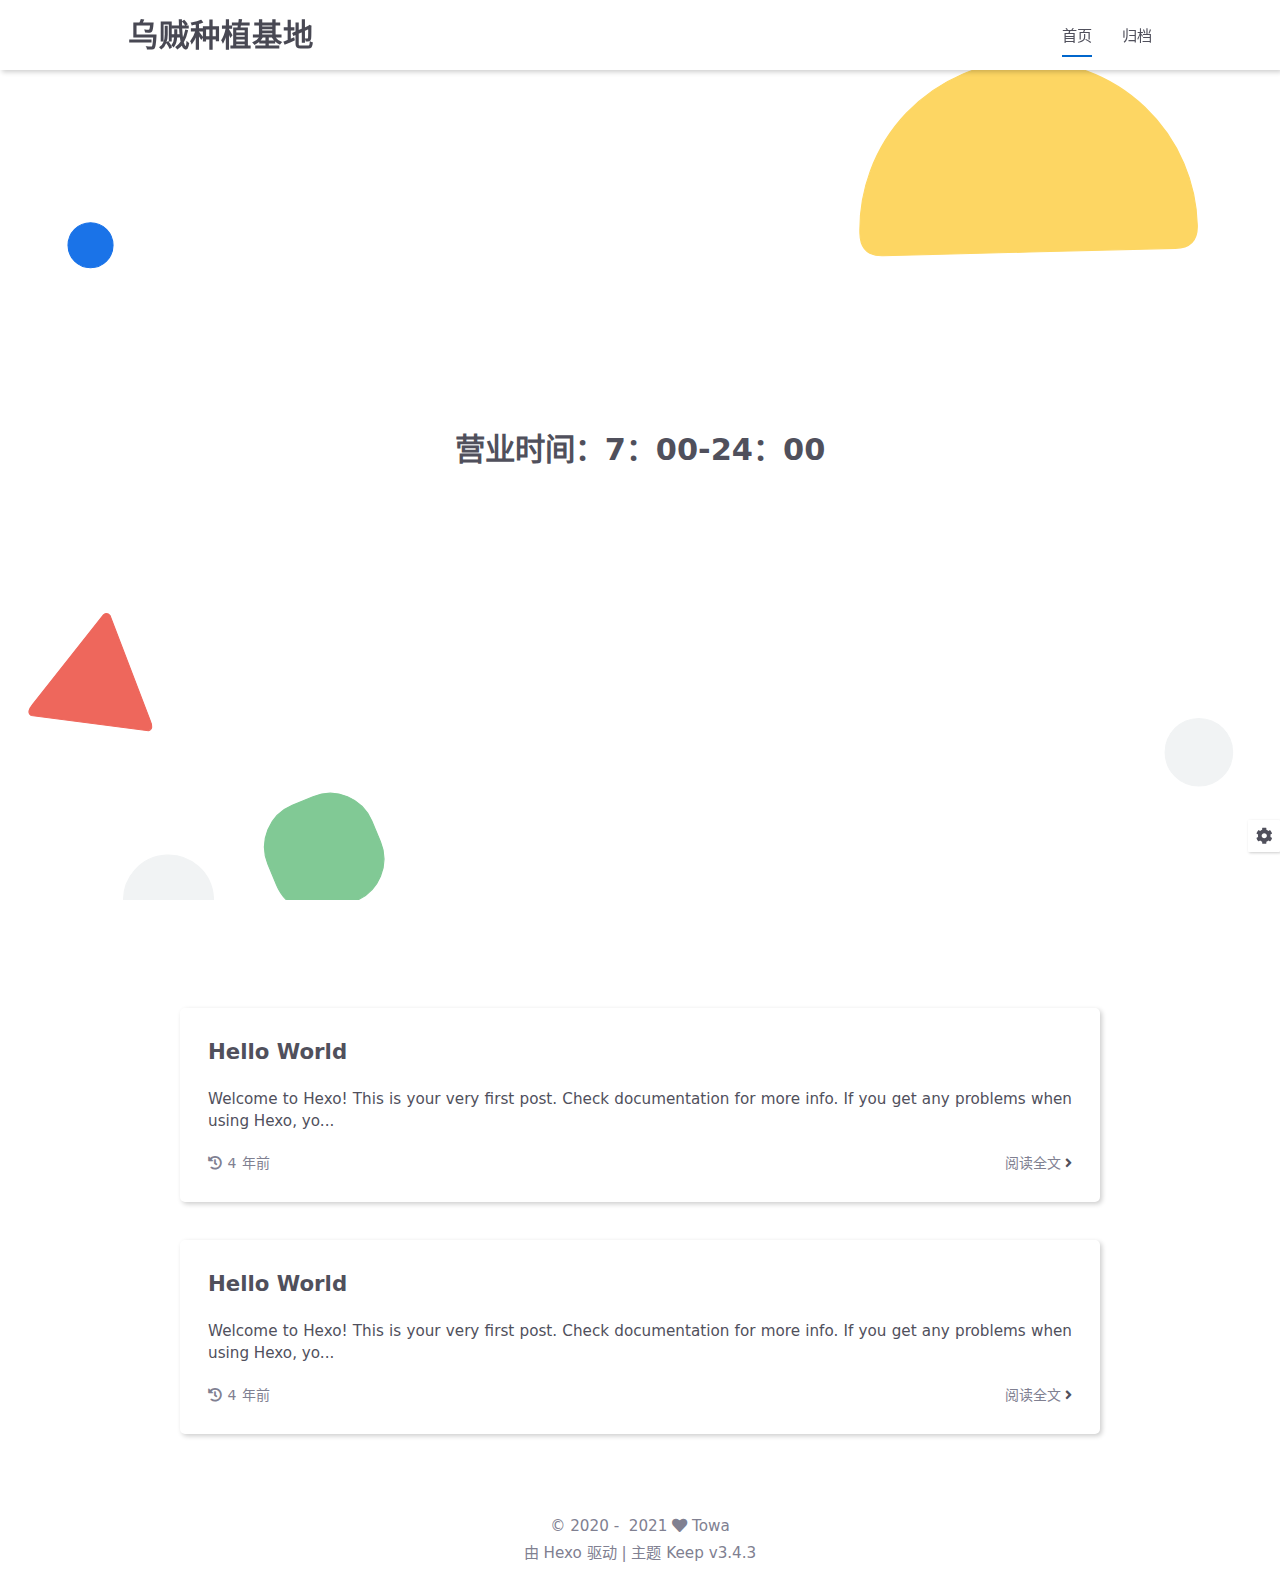
==== commit 6df1483c: "Site updated: 2021-11-28 20:33:18" ====
--- a/index.html
+++ b/index.html
@@ -14,14 +14,14 @@
     
 <link rel="stylesheet" href="/css/style.css">
 
-    <link rel="shortcut icon" href="/images/logo.svg">
+    <link rel="shortcut icon" href="/images/beerparrot.gif">
     
 <link rel="stylesheet" href="/css/font-awesome.min.css">
 
     <script id="hexo-configurations">
     let KEEP = window.KEEP || {};
     KEEP.hexo_config = {"hostname":"example.com","root":"/","language":"zh-CN"};
-    KEEP.theme_config = {"toc":{"enable":false,"number":false,"expand_all":false,"init_open":false},"style":{"primary_color":"#0066CC","avatar":"/images/avatar.svg","favicon":"/images/logo.svg","article_img_align":"left","left_side_width":"260px","content_max_width":"920px","hover":{"shadow":false,"scale":false},"first_screen":{"enable":true,"background_img":"/images/bg.svg","description":"Keep writing and Keep loving."},"scroll":{"progress_bar":{"enable":false},"percent":{"enable":false}}},"local_search":{"enable":false,"preload":false},"code_copy":{"enable":false,"style":"default"},"pjax":{"enable":false},"lazyload":{"enable":false},"version":"3.4.3"};
+    KEEP.theme_config = {"toc":{"enable":false,"number":false,"expand_all":false,"init_open":false},"style":{"primary_color":"#FFCC00","avatar":"/images/sanji.jpg","favicon":"/images/beerparrot.gif","article_img_align":"left","left_side_width":"260px","content_max_width":"920px","hover":{"shadow":true,"scale":true},"first_screen":{"enable":true,"background_img":"/images/bg.svg","description":"营业时间：7：00-24：00"},"scroll":{"progress_bar":{"enable":false},"percent":{"enable":false}}},"local_search":{"enable":false,"preload":false},"code_copy":{"enable":false,"style":"default"},"pjax":{"enable":false},"lazyload":{"enable":false},"version":"3.4.3"};
     KEEP.language_ago = {"second":"%s 秒前","minute":"%s 分钟前","hour":"%s 小时前","day":"%s 天前","week":"%s 周前","month":"%s 月前","year":"%s 年前"};
   </script>
 <meta name="generator" content="Hexo 5.4.0"></head>
@@ -41,7 +41,7 @@
         <div class="first-screen-container flex-center fade-in-down-animation">
     <div class="content flex-center">
         <div class="description">
-            Keep writing and Keep loving.
+            营业时间：7：00-24：00
         </div>
         
     </div>
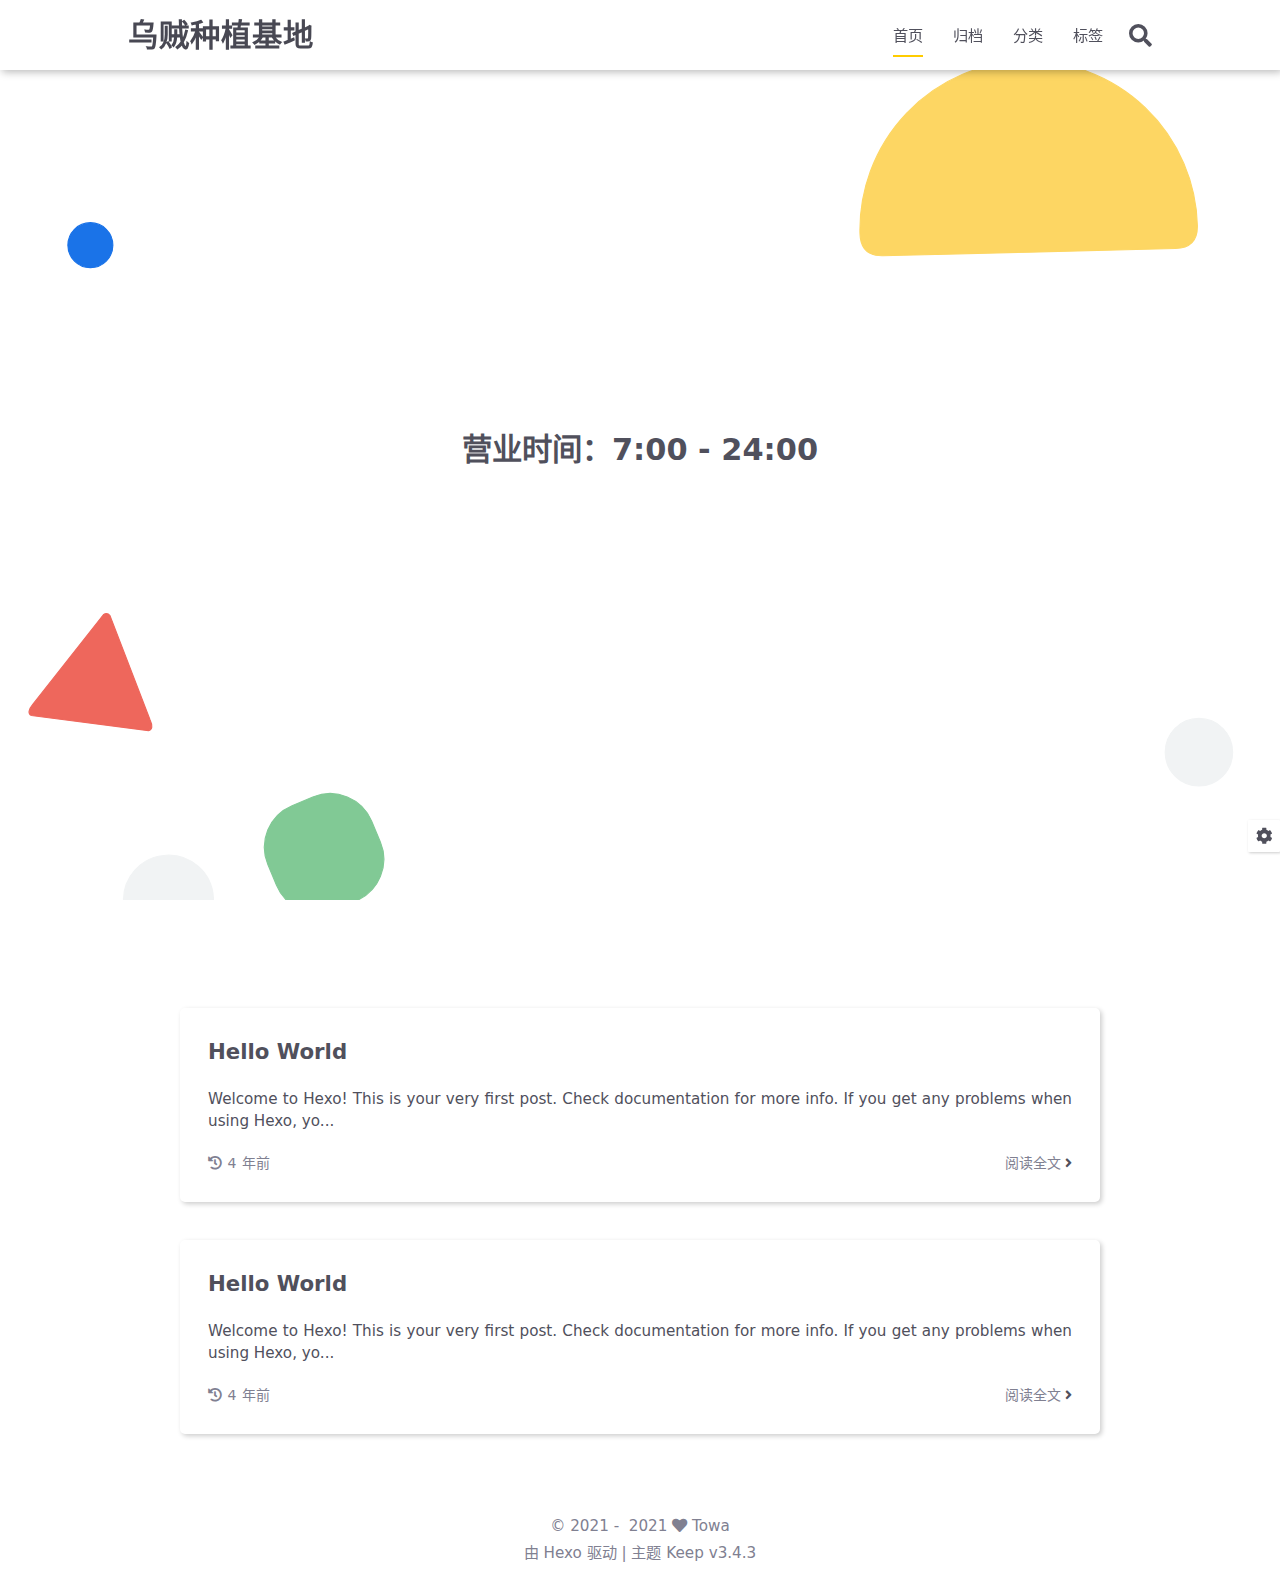
==== commit a63e7577: "Site updated: 2021-11-28 20:50:39" ====
--- a/index.html
+++ b/index.html
@@ -14,14 +14,14 @@
     
 <link rel="stylesheet" href="/css/style.css">
 
-    <link rel="shortcut icon" href="/images/beerparrot.gif">
+    <link rel="shortcut icon" href="/images/mago.png">
     
 <link rel="stylesheet" href="/css/font-awesome.min.css">
 
     <script id="hexo-configurations">
     let KEEP = window.KEEP || {};
-    KEEP.hexo_config = {"hostname":"example.com","root":"/","language":"zh-CN"};
-    KEEP.theme_config = {"toc":{"enable":false,"number":false,"expand_all":false,"init_open":false},"style":{"primary_color":"#FFCC00","avatar":"/images/sanji.jpg","favicon":"/images/beerparrot.gif","article_img_align":"left","left_side_width":"260px","content_max_width":"920px","hover":{"shadow":true,"scale":true},"first_screen":{"enable":true,"background_img":"/images/bg.svg","description":"营业时间：7：00-24：00"},"scroll":{"progress_bar":{"enable":false},"percent":{"enable":false}}},"local_search":{"enable":false,"preload":false},"code_copy":{"enable":false,"style":"default"},"pjax":{"enable":false},"lazyload":{"enable":false},"version":"3.4.3"};
+    KEEP.hexo_config = {"hostname":"example.com","root":"/","language":"zh-CN","path":"search.json"};
+    KEEP.theme_config = {"toc":{"enable":true,"number":false,"expand_all":true,"init_open":true},"style":{"primary_color":"#FFCC00","avatar":"/images/sanji.jpg","favicon":"/images/mago.png","article_img_align":"left","left_side_width":"260px","content_max_width":"920px","hover":{"shadow":true,"scale":true},"first_screen":{"enable":true,"background_img":"/images/bg.svg","description":"营业时间：7:00 - 24:00"},"scroll":{"progress_bar":{"enable":false},"percent":{"enable":false}}},"local_search":{"enable":true,"preload":false},"code_copy":{"enable":true,"style":"default"},"pjax":{"enable":false},"lazyload":{"enable":true},"version":"3.4.3"};
     KEEP.language_ago = {"second":"%s 秒前","minute":"%s 分钟前","hour":"%s 小时前","day":"%s 天前","week":"%s 周前","month":"%s 月前","year":"%s 年前"};
   </script>
 <meta name="generator" content="Hexo 5.4.0"></head>
@@ -41,7 +41,7 @@
         <div class="first-screen-container flex-center fade-in-down-animation">
     <div class="content flex-center">
         <div class="description">
-            营业时间：7：00-24：00
+            营业时间：7:00 - 24:00
         </div>
         
     </div>
@@ -82,10 +82,32 @@
                             </a>
                         </li>
                     
+                        <li class="menu-item">
+                            <a class=""
+                               href="/categories"
+                            >
+                                分类
+                            </a>
+                        </li>
+                    
+                        <li class="menu-item">
+                            <a class=""
+                               href="/tags"
+                            >
+                                标签
+                            </a>
+                        </li>
+                    
+                    
+                        <li class="menu-item search search-popup-trigger">
+                            <i class="fas fa-search"></i>
+                        </li>
                     
                 </ul>
             </div>
             <div class="mobile">
+                
+                    <div class="icon-item search search-popup-trigger"><i class="fas fa-search"></i></div>
                 
                 <div class="icon-item menu-bar">
                     <div class="menu-bar-middle"></div>
@@ -105,6 +127,16 @@
                 <li class="drawer-menu-item flex-center">
                     <a class=""
                        href="/archives">归档</a>
+                </li>
+            
+                <li class="drawer-menu-item flex-center">
+                    <a class=""
+                       href="/categories">分类</a>
+                </li>
+            
+                <li class="drawer-menu-item flex-center">
+                    <a class=""
+                       href="/tags">标签</a>
                 </li>
             
         </ul>
@@ -205,7 +237,7 @@
         <div class="copyright-info info-item">
             &copy;
             
-              <span>2020</span>&nbsp;-&nbsp;
+              <span>2021</span>&nbsp;-&nbsp;
             
             2021&nbsp;<i class="fas fa-heart icon-animate"></i>&nbsp;<a href="/">Towa</a>
         </div>
@@ -273,6 +305,35 @@
 
 
     
+        <div class="search-pop-overlay">
+    <div class="popup search-popup">
+        <div class="search-header">
+          <span class="search-input-field-pre">
+            <i class="fas fa-keyboard"></i>
+          </span>
+            <div class="search-input-container">
+                <input autocomplete="off"
+                       autocorrect="off"
+                       autocapitalize="off"
+                       placeholder="搜索..."
+                       spellcheck="false"
+                       type="search"
+                       class="search-input"
+                >
+            </div>
+            <span class="popup-btn-close">
+                <i class="fas fa-times"></i>
+            </span>
+        </div>
+        <div id="search-result">
+            <div id="no-result">
+                <i class="fas fa-spinner fa-pulse fa-5x fa-fw"></i>
+            </div>
+        </div>
+    </div>
+</div>
+
+    
 
 </main>
 
@@ -292,8 +353,20 @@
 
 
 
-
-
+    
+<script src="/js/local-search.js"></script>
+
+
+
+
+    
+<script src="/js/code-copy.js"></script>
+
+
+
+
+    
+<script src="/js/lazyload.js"></script>
 
 
 
--- a/css/style.css
+++ b/css/style.css
@@ -1,14 +1,14 @@
 :root {
   --background-color: #fff;
   --second-background-color: #f7f7f7;
-  --primary-color: #06c;
+  --primary-color: #fc0;
   --first-text-color: #484853;
   --second-text-color: #4c4c57;
   --third-text-color: #808091;
   --fourth-text-color: #ededef;
   --default-text-color: #50505c;
   --border-color: #b3b3b3;
-  --selection-color: #0075eb;
+  --selection-color: #ffd11a;
   --shadow-color: rgba(0,0,0,0.2);
   --shadow-hover-color: rgba(0,0,0,0.28);
   --scrollbar-color: #595967;
@@ -22,14 +22,14 @@
   :root {
     --background-color: #fff;
     --second-background-color: #f7f7f7;
-    --primary-color: #06c;
+    --primary-color: #fc0;
     --first-text-color: #484853;
     --second-text-color: #4c4c57;
     --third-text-color: #808091;
     --fourth-text-color: #ededef;
     --default-text-color: #50505c;
     --border-color: #b3b3b3;
-    --selection-color: #0075eb;
+    --selection-color: #ffd11a;
     --shadow-color: rgba(0,0,0,0.2);
     --shadow-hover-color: rgba(0,0,0,0.28);
     --scrollbar-color: #595967;
@@ -44,14 +44,14 @@
   :root {
     --background-color: #383940;
     --second-background-color: #32333a;
-    --primary-color: #06c;
+    --primary-color: #fc0;
     --first-text-color: #d2d2d7;
     --second-text-color: #cbcbd1;
     --third-text-color: #9595a2;
     --fourth-text-color: #242429;
     --default-text-color: #bebec6;
     --border-color: #5c5e6a;
-    --selection-color: #0075eb;
+    --selection-color: #ffd11a;
     --shadow-color: rgba(128,128,128,0.2);
     --shadow-hover-color: rgba(128,128,128,0.28);
     --scrollbar-color: #32333a;
@@ -65,14 +65,14 @@
 .light-mode {
   --background-color: #fff;
   --second-background-color: #f7f7f7;
-  --primary-color: #06c;
+  --primary-color: #fc0;
   --first-text-color: #484853;
   --second-text-color: #4c4c57;
   --third-text-color: #808091;
   --fourth-text-color: #ededef;
   --default-text-color: #50505c;
   --border-color: #b3b3b3;
-  --selection-color: #0075eb;
+  --selection-color: #ffd11a;
   --shadow-color: rgba(0,0,0,0.2);
   --shadow-hover-color: rgba(0,0,0,0.28);
   --scrollbar-color: #595967;
@@ -85,14 +85,14 @@
 .dark-mode {
   --background-color: #383940;
   --second-background-color: #32333a;
-  --primary-color: #06c;
+  --primary-color: #fc0;
   --first-text-color: #d2d2d7;
   --second-text-color: #cbcbd1;
   --third-text-color: #9595a2;
   --fourth-text-color: #242429;
   --default-text-color: #bebec6;
   --border-color: #5c5e6a;
-  --selection-color: #0075eb;
+  --selection-color: #ffd11a;
   --shadow-color: rgba(128,128,128,0.2);
   --shadow-hover-color: rgba(128,128,128,0.28);
   --scrollbar-color: #32333a;
@@ -338,6 +338,10 @@
   transition-timing-function: ease, ease, ease, ease, linear;
 }
 .btn:hover {
+  transform: scaleX(1.06) scaleY(1.06);
+  box-shadow: 2px 2px 8px var(--shadow-hover-color);
+}
+.btn:hover {
   color: var(--background-color);
   background: var(--primary-color);
 }
@@ -539,14 +543,14 @@
 :root {
   --background-color: #fff;
   --second-background-color: #f7f7f7;
-  --primary-color: #06c;
+  --primary-color: #fc0;
   --first-text-color: #484853;
   --second-text-color: #4c4c57;
   --third-text-color: #808091;
   --fourth-text-color: #ededef;
   --default-text-color: #50505c;
   --border-color: #b3b3b3;
-  --selection-color: #0075eb;
+  --selection-color: #ffd11a;
   --shadow-color: rgba(0,0,0,0.2);
   --shadow-hover-color: rgba(0,0,0,0.28);
   --scrollbar-color: #595967;
@@ -560,14 +564,14 @@
   :root {
     --background-color: #fff;
     --second-background-color: #f7f7f7;
-    --primary-color: #06c;
+    --primary-color: #fc0;
     --first-text-color: #484853;
     --second-text-color: #4c4c57;
     --third-text-color: #808091;
     --fourth-text-color: #ededef;
     --default-text-color: #50505c;
     --border-color: #b3b3b3;
-    --selection-color: #0075eb;
+    --selection-color: #ffd11a;
     --shadow-color: rgba(0,0,0,0.2);
     --shadow-hover-color: rgba(0,0,0,0.28);
     --scrollbar-color: #595967;
@@ -582,14 +586,14 @@
   :root {
     --background-color: #383940;
     --second-background-color: #32333a;
-    --primary-color: #06c;
+    --primary-color: #fc0;
     --first-text-color: #d2d2d7;
     --second-text-color: #cbcbd1;
     --third-text-color: #9595a2;
     --fourth-text-color: #242429;
     --default-text-color: #bebec6;
     --border-color: #5c5e6a;
-    --selection-color: #0075eb;
+    --selection-color: #ffd11a;
     --shadow-color: rgba(128,128,128,0.2);
     --shadow-hover-color: rgba(128,128,128,0.28);
     --scrollbar-color: #32333a;
@@ -603,14 +607,14 @@
 .light-mode {
   --background-color: #fff;
   --second-background-color: #f7f7f7;
-  --primary-color: #06c;
+  --primary-color: #fc0;
   --first-text-color: #484853;
   --second-text-color: #4c4c57;
   --third-text-color: #808091;
   --fourth-text-color: #ededef;
   --default-text-color: #50505c;
   --border-color: #b3b3b3;
-  --selection-color: #0075eb;
+  --selection-color: #ffd11a;
   --shadow-color: rgba(0,0,0,0.2);
   --shadow-hover-color: rgba(0,0,0,0.28);
   --scrollbar-color: #595967;
@@ -623,14 +627,14 @@
 .dark-mode {
   --background-color: #383940;
   --second-background-color: #32333a;
-  --primary-color: #06c;
+  --primary-color: #fc0;
   --first-text-color: #d2d2d7;
   --second-text-color: #cbcbd1;
   --third-text-color: #9595a2;
   --fourth-text-color: #242429;
   --default-text-color: #bebec6;
   --border-color: #5c5e6a;
-  --selection-color: #0075eb;
+  --selection-color: #ffd11a;
   --shadow-color: rgba(128,128,128,0.2);
   --shadow-hover-color: rgba(128,128,128,0.28);
   --scrollbar-color: #32333a;
@@ -1055,6 +1059,9 @@
   transition-duration: 0.2s, 0.2s, 0.2s, 0.2s, 0.3s, 0.2s;
   transition-timing-function: ease, ease, ease, ease, ease-out, linear;
 }
+.page-container .page-aside:hover {
+  box-shadow: 2px 2px 8px var(--shadow-hover-color);
+}
 @media (max-width: 780px) {
   .page-container .page-aside {
     left: 0 !important;
@@ -1276,7 +1283,7 @@
   white-space: nowrap;
 }
 .post-toc-wrap .post-toc .nav .nav-child {
-  display: none;
+  display: block;
 }
 .post-toc-wrap .post-toc .nav .active > .nav-child {
   display: block;
@@ -1340,6 +1347,9 @@
   background: var(--background-color);
   padding-top: 2px;
   box-shadow: 2px 2px 5px var(--shadow-color);
+}
+.header-wrapper:hover {
+  box-shadow: 2px 2px 8px var(--shadow-hover-color);
 }
 .header-wrapper .header-content {
   position: relative;
@@ -1596,6 +1606,10 @@
 .post-tools-container .tools-list li:last-child {
   margin-bottom: 0;
 }
+.post-tools-container .tools-list li:hover {
+  transform: scaleX(1.06) scaleY(1.06);
+  box-shadow: 2px 2px 8px var(--shadow-hover-color);
+}
 .post-tools-container .tools-list li.page-aside-toggle {
   display: none;
 }
@@ -1776,6 +1790,9 @@
     margin-bottom: 18px;
   }
 }
+.page-template-container:hover {
+  box-shadow: 2px 2px 8px var(--shadow-hover-color);
+}
 @media (max-width: 780px) {
   .page-template-container {
     padding: 24px;
@@ -1899,6 +1916,9 @@
   background: var(--background-color);
   box-shadow: 2px 2px 5px var(--shadow-color);
 }
+.category-list-container:hover {
+  box-shadow: 2px 2px 8px var(--shadow-hover-color);
+}
 @media (max-width: 780px) {
   .category-list-container {
     padding: 24px;
@@ -2040,6 +2060,10 @@
     margin-bottom: 22.8px;
   }
 }
+.home-content-container .home-article-list .home-article-item:hover {
+  transform: scaleX(1.015) scaleY(1.015);
+  box-shadow: 2px 2px 8px var(--shadow-hover-color);
+}
 @media (max-width: 780px) {
   .home-content-container .home-article-list .home-article-item {
     padding: 22.400000000000002px;
@@ -2150,6 +2174,9 @@
     margin-bottom: 18px;
   }
 }
+.archive-container:hover {
+  box-shadow: 2px 2px 8px var(--shadow-hover-color);
+}
 @media (max-width: 780px) {
   .archive-container {
     padding: 24px;
@@ -2179,6 +2206,9 @@
   .article-content-container {
     margin-bottom: 18px;
   }
+}
+.article-content-container:hover {
+  box-shadow: 2px 2px 8px var(--shadow-hover-color);
 }
 @media (max-width: 780px) {
   .article-content-container {
@@ -2300,6 +2330,11 @@
   transition-duration: 0.2s, 0.2s, 0.2s, 0.2s, 0.2s;
   transition-timing-function: ease, ease, ease, ease, linear;
 }
+.article-content-container .article-nav .article-prev:hover,
+.article-content-container .article-nav .article-next:hover {
+  transform: scaleX(1.03) scaleY(1.03);
+  box-shadow: 2px 2px 8px var(--shadow-hover-color);
+}
 @media (max-width: 780px) {
   .article-content-container .article-nav .article-prev,
   .article-content-container .article-nav .article-next {
@@ -2391,6 +2426,9 @@
   .category-container {
     margin-bottom: 18px;
   }
+}
+.category-container:hover {
+  box-shadow: 2px 2px 8px var(--shadow-hover-color);
 }
 @media (max-width: 780px) {
   .category-container {
@@ -2443,6 +2481,9 @@
     margin-bottom: 18px;
   }
 }
+.tag-container:hover {
+  box-shadow: 2px 2px 8px var(--shadow-hover-color);
+}
 @media (max-width: 780px) {
   .tag-container {
     padding: 24px;
@@ -2483,6 +2524,9 @@
   background: var(--background-color);
   box-shadow: 2px 2px 5px var(--shadow-color);
 }
+.tagcloud-container:hover {
+  box-shadow: 2px 2px 8px var(--shadow-hover-color);
+}
 @media (max-width: 780px) {
   .tagcloud-container {
     padding: 16px;
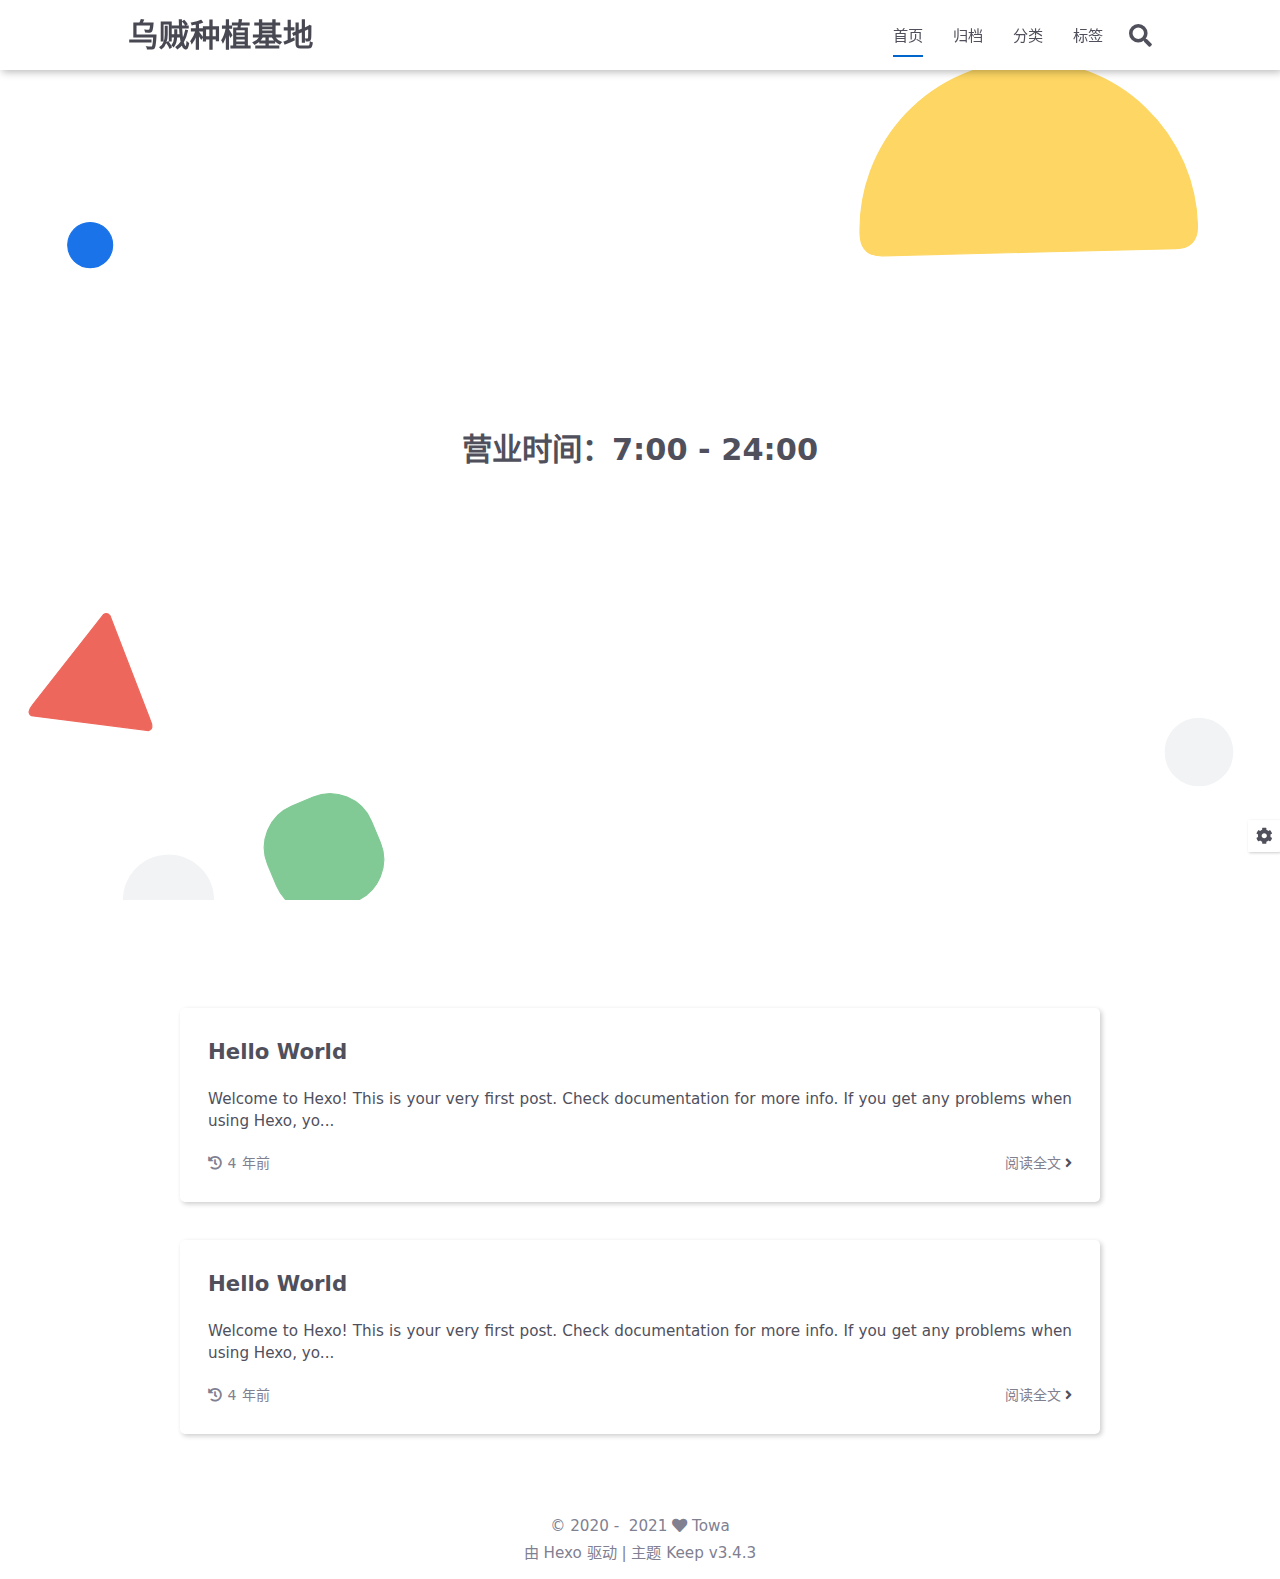
==== commit a61840f4: "Site updated: 2021-11-28 21:00:38" ====
--- a/index.html
+++ b/index.html
@@ -21,7 +21,7 @@
     <script id="hexo-configurations">
     let KEEP = window.KEEP || {};
     KEEP.hexo_config = {"hostname":"example.com","root":"/","language":"zh-CN","path":"search.json"};
-    KEEP.theme_config = {"toc":{"enable":true,"number":false,"expand_all":true,"init_open":true},"style":{"primary_color":"#FFCC00","avatar":"/images/sanji.jpg","favicon":"/images/mago.png","article_img_align":"left","left_side_width":"260px","content_max_width":"920px","hover":{"shadow":true,"scale":true},"first_screen":{"enable":true,"background_img":"/images/bg.svg","description":"营业时间：7:00 - 24:00"},"scroll":{"progress_bar":{"enable":false},"percent":{"enable":false}}},"local_search":{"enable":true,"preload":false},"code_copy":{"enable":true,"style":"default"},"pjax":{"enable":false},"lazyload":{"enable":true},"version":"3.4.3"};
+    KEEP.theme_config = {"toc":{"enable":true,"number":false,"expand_all":true,"init_open":true},"style":{"primary_color":"#0066CC","avatar":"/images/sanji.jpg","favicon":"/images/mago.png","article_img_align":"left","left_side_width":"260px","content_max_width":"920px","hover":{"shadow":true,"scale":true},"first_screen":{"enable":true,"background_img":"/images/bg.svg","description":"营业时间：7:00 - 24:00"},"scroll":{"progress_bar":{"enable":false},"percent":{"enable":false}}},"local_search":{"enable":true,"preload":false},"code_copy":{"enable":true,"style":"default"},"pjax":{"enable":false},"lazyload":{"enable":true},"version":"3.4.3"};
     KEEP.language_ago = {"second":"%s 秒前","minute":"%s 分钟前","hour":"%s 小时前","day":"%s 天前","week":"%s 周前","month":"%s 月前","year":"%s 年前"};
   </script>
 <meta name="generator" content="Hexo 5.4.0"></head>
@@ -237,7 +237,7 @@
         <div class="copyright-info info-item">
             &copy;
             
-              <span>2021</span>&nbsp;-&nbsp;
+              <span>2020</span>&nbsp;-&nbsp;
             
             2021&nbsp;<i class="fas fa-heart icon-animate"></i>&nbsp;<a href="/">Towa</a>
         </div>
--- a/css/style.css
+++ b/css/style.css
@@ -1,14 +1,14 @@
 :root {
   --background-color: #fff;
   --second-background-color: #f7f7f7;
-  --primary-color: #fc0;
+  --primary-color: #06c;
   --first-text-color: #484853;
   --second-text-color: #4c4c57;
   --third-text-color: #808091;
   --fourth-text-color: #ededef;
   --default-text-color: #50505c;
   --border-color: #b3b3b3;
-  --selection-color: #ffd11a;
+  --selection-color: #0075eb;
   --shadow-color: rgba(0,0,0,0.2);
   --shadow-hover-color: rgba(0,0,0,0.28);
   --scrollbar-color: #595967;
@@ -22,14 +22,14 @@
   :root {
     --background-color: #fff;
     --second-background-color: #f7f7f7;
-    --primary-color: #fc0;
+    --primary-color: #06c;
     --first-text-color: #484853;
     --second-text-color: #4c4c57;
     --third-text-color: #808091;
     --fourth-text-color: #ededef;
     --default-text-color: #50505c;
     --border-color: #b3b3b3;
-    --selection-color: #ffd11a;
+    --selection-color: #0075eb;
     --shadow-color: rgba(0,0,0,0.2);
     --shadow-hover-color: rgba(0,0,0,0.28);
     --scrollbar-color: #595967;
@@ -44,14 +44,14 @@
   :root {
     --background-color: #383940;
     --second-background-color: #32333a;
-    --primary-color: #fc0;
+    --primary-color: #06c;
     --first-text-color: #d2d2d7;
     --second-text-color: #cbcbd1;
     --third-text-color: #9595a2;
     --fourth-text-color: #242429;
     --default-text-color: #bebec6;
     --border-color: #5c5e6a;
-    --selection-color: #ffd11a;
+    --selection-color: #0075eb;
     --shadow-color: rgba(128,128,128,0.2);
     --shadow-hover-color: rgba(128,128,128,0.28);
     --scrollbar-color: #32333a;
@@ -65,14 +65,14 @@
 .light-mode {
   --background-color: #fff;
   --second-background-color: #f7f7f7;
-  --primary-color: #fc0;
+  --primary-color: #06c;
   --first-text-color: #484853;
   --second-text-color: #4c4c57;
   --third-text-color: #808091;
   --fourth-text-color: #ededef;
   --default-text-color: #50505c;
   --border-color: #b3b3b3;
-  --selection-color: #ffd11a;
+  --selection-color: #0075eb;
   --shadow-color: rgba(0,0,0,0.2);
   --shadow-hover-color: rgba(0,0,0,0.28);
   --scrollbar-color: #595967;
@@ -85,14 +85,14 @@
 .dark-mode {
   --background-color: #383940;
   --second-background-color: #32333a;
-  --primary-color: #fc0;
+  --primary-color: #06c;
   --first-text-color: #d2d2d7;
   --second-text-color: #cbcbd1;
   --third-text-color: #9595a2;
   --fourth-text-color: #242429;
   --default-text-color: #bebec6;
   --border-color: #5c5e6a;
-  --selection-color: #ffd11a;
+  --selection-color: #0075eb;
   --shadow-color: rgba(128,128,128,0.2);
   --shadow-hover-color: rgba(128,128,128,0.28);
   --scrollbar-color: #32333a;
@@ -543,14 +543,14 @@
 :root {
   --background-color: #fff;
   --second-background-color: #f7f7f7;
-  --primary-color: #fc0;
+  --primary-color: #06c;
   --first-text-color: #484853;
   --second-text-color: #4c4c57;
   --third-text-color: #808091;
   --fourth-text-color: #ededef;
   --default-text-color: #50505c;
   --border-color: #b3b3b3;
-  --selection-color: #ffd11a;
+  --selection-color: #0075eb;
   --shadow-color: rgba(0,0,0,0.2);
   --shadow-hover-color: rgba(0,0,0,0.28);
   --scrollbar-color: #595967;
@@ -564,14 +564,14 @@
   :root {
     --background-color: #fff;
     --second-background-color: #f7f7f7;
-    --primary-color: #fc0;
+    --primary-color: #06c;
     --first-text-color: #484853;
     --second-text-color: #4c4c57;
     --third-text-color: #808091;
     --fourth-text-color: #ededef;
     --default-text-color: #50505c;
     --border-color: #b3b3b3;
-    --selection-color: #ffd11a;
+    --selection-color: #0075eb;
     --shadow-color: rgba(0,0,0,0.2);
     --shadow-hover-color: rgba(0,0,0,0.28);
     --scrollbar-color: #595967;
@@ -586,14 +586,14 @@
   :root {
     --background-color: #383940;
     --second-background-color: #32333a;
-    --primary-color: #fc0;
+    --primary-color: #06c;
     --first-text-color: #d2d2d7;
     --second-text-color: #cbcbd1;
     --third-text-color: #9595a2;
     --fourth-text-color: #242429;
     --default-text-color: #bebec6;
     --border-color: #5c5e6a;
-    --selection-color: #ffd11a;
+    --selection-color: #0075eb;
     --shadow-color: rgba(128,128,128,0.2);
     --shadow-hover-color: rgba(128,128,128,0.28);
     --scrollbar-color: #32333a;
@@ -607,14 +607,14 @@
 .light-mode {
   --background-color: #fff;
   --second-background-color: #f7f7f7;
-  --primary-color: #fc0;
+  --primary-color: #06c;
   --first-text-color: #484853;
   --second-text-color: #4c4c57;
   --third-text-color: #808091;
   --fourth-text-color: #ededef;
   --default-text-color: #50505c;
   --border-color: #b3b3b3;
-  --selection-color: #ffd11a;
+  --selection-color: #0075eb;
   --shadow-color: rgba(0,0,0,0.2);
   --shadow-hover-color: rgba(0,0,0,0.28);
   --scrollbar-color: #595967;
@@ -627,14 +627,14 @@
 .dark-mode {
   --background-color: #383940;
   --second-background-color: #32333a;
-  --primary-color: #fc0;
+  --primary-color: #06c;
   --first-text-color: #d2d2d7;
   --second-text-color: #cbcbd1;
   --third-text-color: #9595a2;
   --fourth-text-color: #242429;
   --default-text-color: #bebec6;
   --border-color: #5c5e6a;
-  --selection-color: #ffd11a;
+  --selection-color: #0075eb;
   --shadow-color: rgba(128,128,128,0.2);
   --shadow-hover-color: rgba(128,128,128,0.28);
   --scrollbar-color: #32333a;
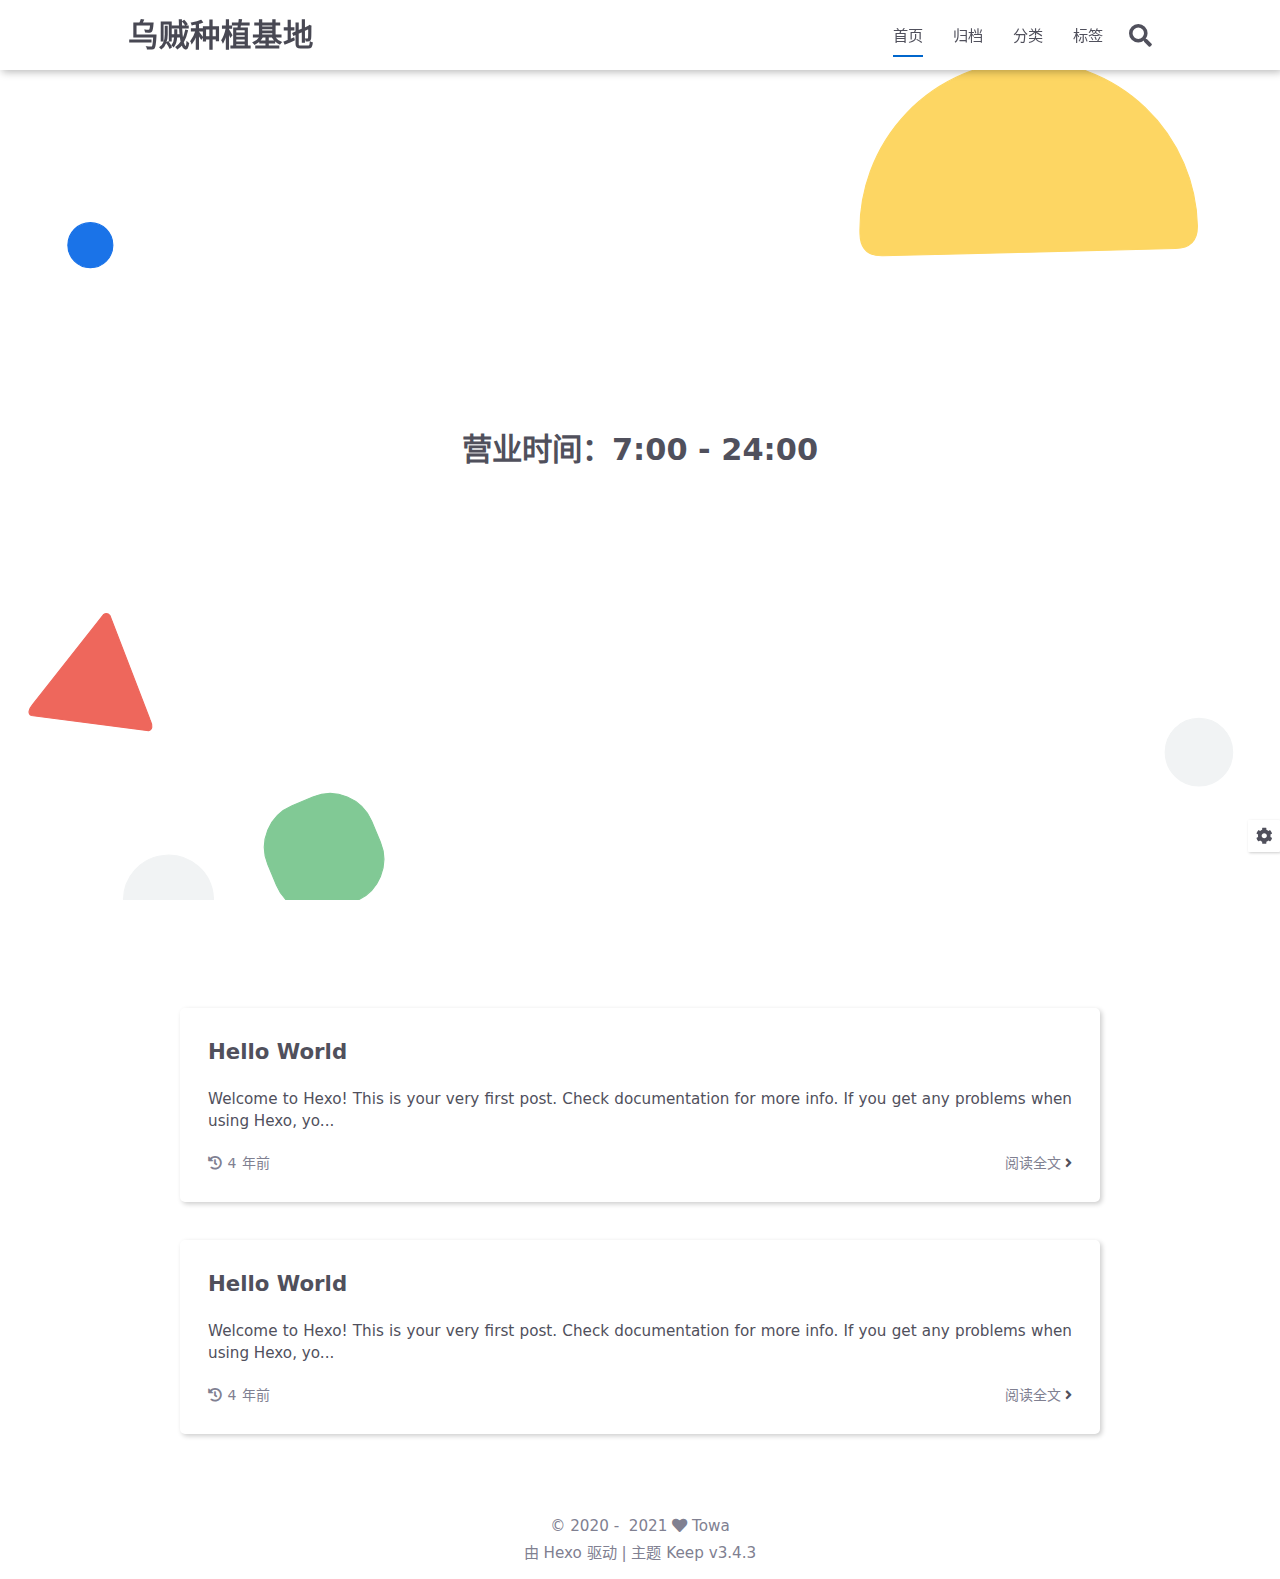
==== commit b6040992: "Site updated: 2021-11-28 21:04:51" ====
--- a/index.html
+++ b/index.html
@@ -21,7 +21,7 @@
     <script id="hexo-configurations">
     let KEEP = window.KEEP || {};
     KEEP.hexo_config = {"hostname":"example.com","root":"/","language":"zh-CN","path":"search.json"};
-    KEEP.theme_config = {"toc":{"enable":true,"number":false,"expand_all":true,"init_open":true},"style":{"primary_color":"#0066CC","avatar":"/images/sanji.jpg","favicon":"/images/mago.png","article_img_align":"left","left_side_width":"260px","content_max_width":"920px","hover":{"shadow":true,"scale":true},"first_screen":{"enable":true,"background_img":"/images/bg.svg","description":"营业时间：7:00 - 24:00"},"scroll":{"progress_bar":{"enable":false},"percent":{"enable":false}}},"local_search":{"enable":true,"preload":false},"code_copy":{"enable":true,"style":"default"},"pjax":{"enable":false},"lazyload":{"enable":true},"version":"3.4.3"};
+    KEEP.theme_config = {"toc":{"enable":true,"number":false,"expand_all":true,"init_open":true},"style":{"primary_color":"#FFCC00","avatar":"/images/sanji.jpg","favicon":"/images/mago.png","article_img_align":"left","left_side_width":"260px","content_max_width":"920px","hover":{"shadow":true,"scale":true},"first_screen":{"enable":true,"background_img":"/images/bg.svg","description":"营业时间：7:00 - 24:00"},"scroll":{"progress_bar":{"enable":false},"percent":{"enable":false}}},"local_search":{"enable":true,"preload":false},"code_copy":{"enable":true,"style":"default"},"pjax":{"enable":false},"lazyload":{"enable":true},"version":"3.4.3"};
     KEEP.language_ago = {"second":"%s 秒前","minute":"%s 分钟前","hour":"%s 小时前","day":"%s 天前","week":"%s 周前","month":"%s 月前","year":"%s 年前"};
   </script>
 <meta name="generator" content="Hexo 5.4.0"></head>
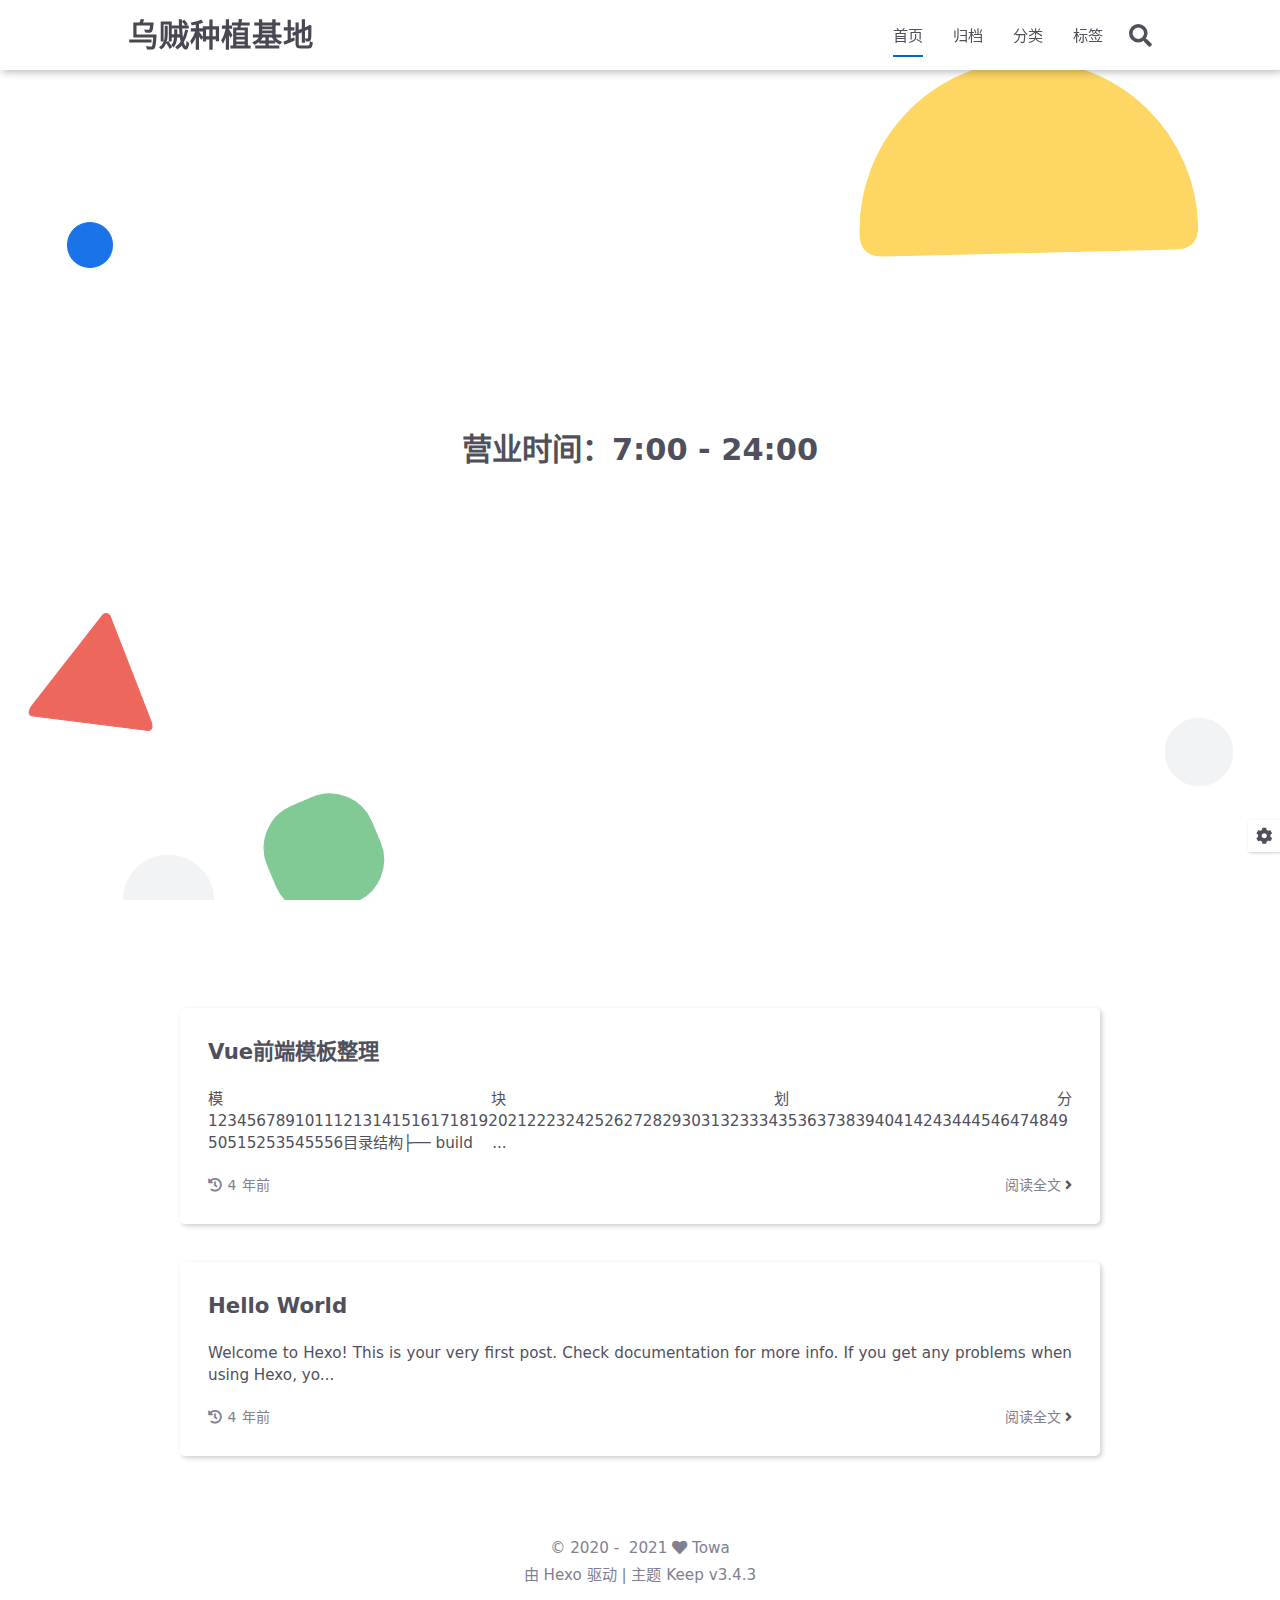
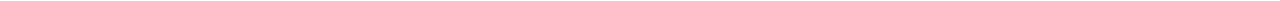
==== commit bb50ad36: "Site updated: 2021-11-28 21:10:23" ====
--- a/index.html
+++ b/index.html
@@ -162,25 +162,26 @@
                 
 
                 <h3 class="home-article-title">
-                    <a href="/2021/11/28/try/">
-                        Hello World
+                    <a href="/2021/11/28/hello-world%20-%20%E5%89%AF%E6%9C%AC/">
+                        Vue前端模板整理
                     </a>
                 </h3>
 
                 <div class="home-article-content markdown-body">
                     
-                        Welcome to Hexo! This is your very first post. Check documentation for more info. If you get any problems when using Hexo, yo...
+                        模块划分
+1234567891011121314151617181920212223242526272829303132333435363738394041424344454647484950515253545556目录结构├── build    ...
                     
                 </div>
 
                 <div class="home-article-meta-info-container">
     <div class="home-article-meta-info">
-        <span><i class="fas fa-history"></i>&nbsp;<span class="home-article-date" data-date="Sun Nov 28 2021 19:40:36 GMT+0800">2021-11-28</span></span>
-        
-        
-    </div>
-
-    <a href="/2021/11/28/try/">阅读全文&nbsp;<i class="fas fa-angle-right"></i></a>
+        <span><i class="fas fa-history"></i>&nbsp;<span class="home-article-date" data-date="Sun Nov 28 2021 21:07:55 GMT+0800">2021-11-28</span></span>
+        
+        
+    </div>
+
+    <a href="/2021/11/28/hello-world%20-%20%E5%89%AF%E6%9C%AC/">阅读全文&nbsp;<i class="fas fa-angle-right"></i></a>
 </div>
 
             </li>
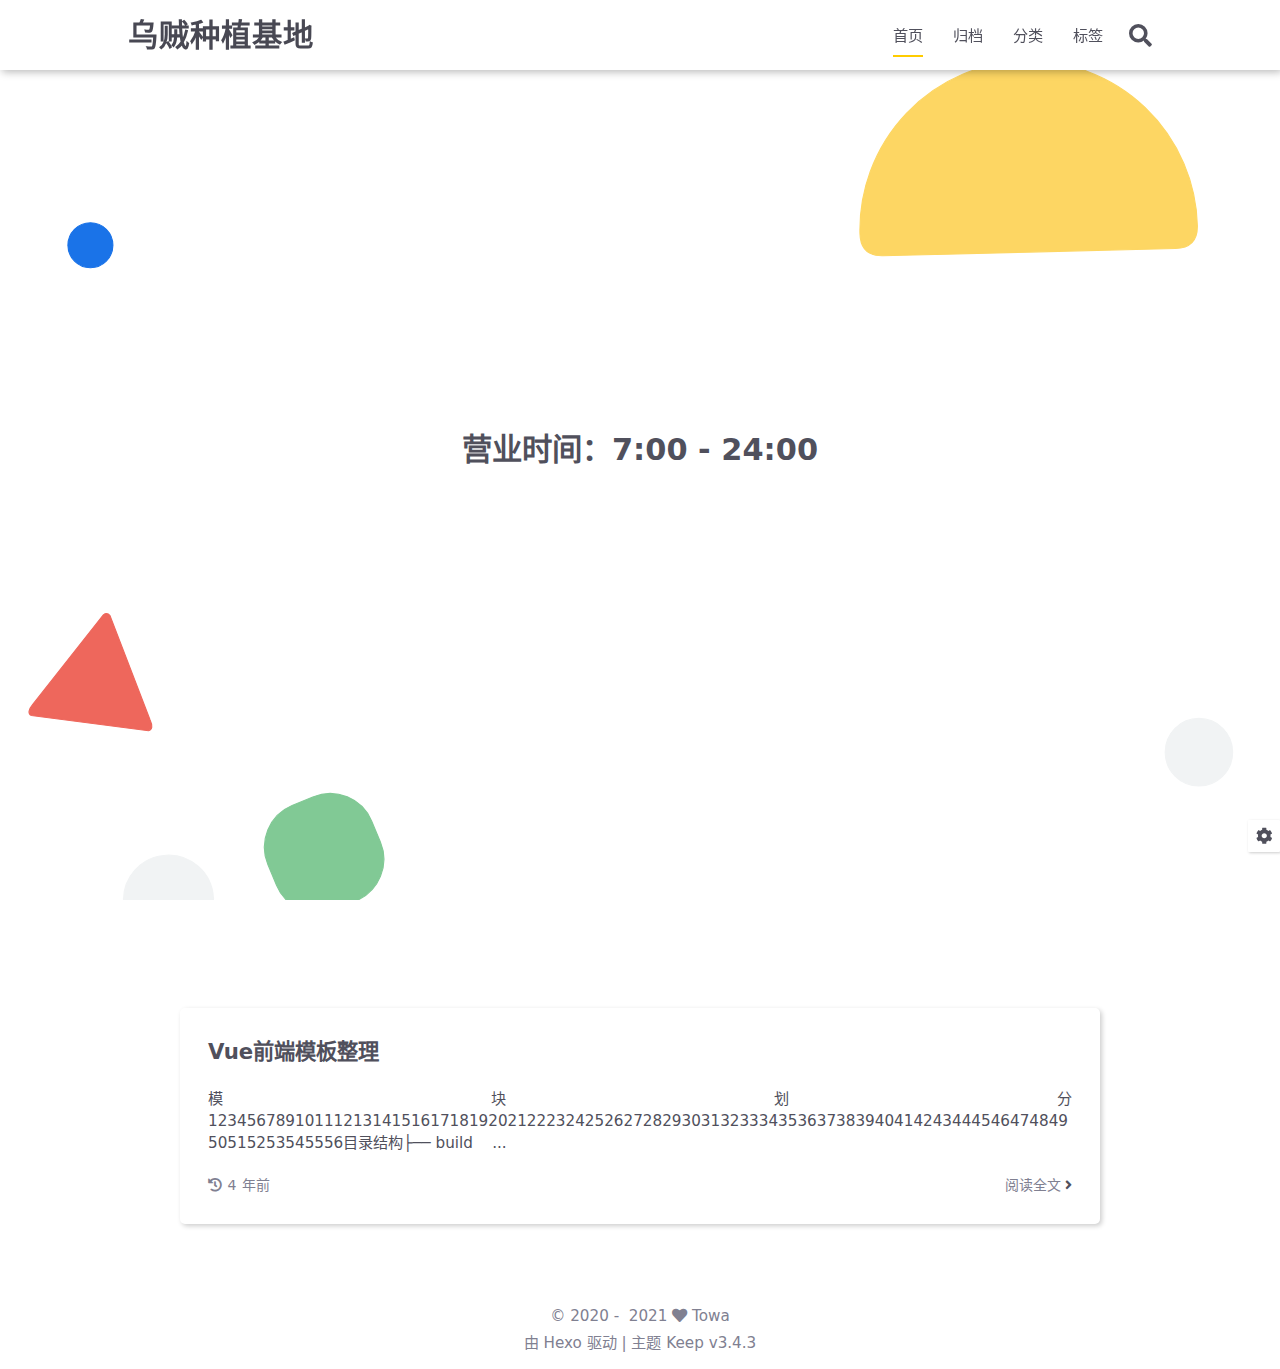
==== commit 1fe153eb: "Site updated: 2021-11-28 21:12:44" ====
--- a/index.html
+++ b/index.html
@@ -162,7 +162,7 @@
                 
 
                 <h3 class="home-article-title">
-                    <a href="/2021/11/28/hello-world%20-%20%E5%89%AF%E6%9C%AC/">
+                    <a href="/2021/11/28/Vue%E5%89%8D%E7%AB%AF%E6%A8%A1%E6%9D%BF%E6%95%B4%E7%90%86/">
                         Vue前端模板整理
                     </a>
                 </h3>
@@ -181,35 +181,7 @@
         
     </div>
 
-    <a href="/2021/11/28/hello-world%20-%20%E5%89%AF%E6%9C%AC/">阅读全文&nbsp;<i class="fas fa-angle-right"></i></a>
-</div>
-
-            </li>
-        
-            <li class="home-article-item">
-
-                
-
-                <h3 class="home-article-title">
-                    <a href="/2021/11/28/hello-world/">
-                        Hello World
-                    </a>
-                </h3>
-
-                <div class="home-article-content markdown-body">
-                    
-                        Welcome to Hexo! This is your very first post. Check documentation for more info. If you get any problems when using Hexo, yo...
-                    
-                </div>
-
-                <div class="home-article-meta-info-container">
-    <div class="home-article-meta-info">
-        <span><i class="fas fa-history"></i>&nbsp;<span class="home-article-date" data-date="Sun Nov 28 2021 16:39:08 GMT+0800">2021-11-28</span></span>
-        
-        
-    </div>
-
-    <a href="/2021/11/28/hello-world/">阅读全文&nbsp;<i class="fas fa-angle-right"></i></a>
+    <a href="/2021/11/28/Vue%E5%89%8D%E7%AB%AF%E6%A8%A1%E6%9D%BF%E6%95%B4%E7%90%86/">阅读全文&nbsp;<i class="fas fa-angle-right"></i></a>
 </div>
 
             </li>
--- a/css/style.css
+++ b/css/style.css
@@ -1,14 +1,14 @@
 :root {
   --background-color: #fff;
   --second-background-color: #f7f7f7;
-  --primary-color: #06c;
+  --primary-color: #fc0;
   --first-text-color: #484853;
   --second-text-color: #4c4c57;
   --third-text-color: #808091;
   --fourth-text-color: #ededef;
   --default-text-color: #50505c;
   --border-color: #b3b3b3;
-  --selection-color: #0075eb;
+  --selection-color: #ffd11a;
   --shadow-color: rgba(0,0,0,0.2);
   --shadow-hover-color: rgba(0,0,0,0.28);
   --scrollbar-color: #595967;
@@ -22,14 +22,14 @@
   :root {
     --background-color: #fff;
     --second-background-color: #f7f7f7;
-    --primary-color: #06c;
+    --primary-color: #fc0;
     --first-text-color: #484853;
     --second-text-color: #4c4c57;
     --third-text-color: #808091;
     --fourth-text-color: #ededef;
     --default-text-color: #50505c;
     --border-color: #b3b3b3;
-    --selection-color: #0075eb;
+    --selection-color: #ffd11a;
     --shadow-color: rgba(0,0,0,0.2);
     --shadow-hover-color: rgba(0,0,0,0.28);
     --scrollbar-color: #595967;
@@ -44,14 +44,14 @@
   :root {
     --background-color: #383940;
     --second-background-color: #32333a;
-    --primary-color: #06c;
+    --primary-color: #fc0;
     --first-text-color: #d2d2d7;
     --second-text-color: #cbcbd1;
     --third-text-color: #9595a2;
     --fourth-text-color: #242429;
     --default-text-color: #bebec6;
     --border-color: #5c5e6a;
-    --selection-color: #0075eb;
+    --selection-color: #ffd11a;
     --shadow-color: rgba(128,128,128,0.2);
     --shadow-hover-color: rgba(128,128,128,0.28);
     --scrollbar-color: #32333a;
@@ -65,14 +65,14 @@
 .light-mode {
   --background-color: #fff;
   --second-background-color: #f7f7f7;
-  --primary-color: #06c;
+  --primary-color: #fc0;
   --first-text-color: #484853;
   --second-text-color: #4c4c57;
   --third-text-color: #808091;
   --fourth-text-color: #ededef;
   --default-text-color: #50505c;
   --border-color: #b3b3b3;
-  --selection-color: #0075eb;
+  --selection-color: #ffd11a;
   --shadow-color: rgba(0,0,0,0.2);
   --shadow-hover-color: rgba(0,0,0,0.28);
   --scrollbar-color: #595967;
@@ -85,14 +85,14 @@
 .dark-mode {
   --background-color: #383940;
   --second-background-color: #32333a;
-  --primary-color: #06c;
+  --primary-color: #fc0;
   --first-text-color: #d2d2d7;
   --second-text-color: #cbcbd1;
   --third-text-color: #9595a2;
   --fourth-text-color: #242429;
   --default-text-color: #bebec6;
   --border-color: #5c5e6a;
-  --selection-color: #0075eb;
+  --selection-color: #ffd11a;
   --shadow-color: rgba(128,128,128,0.2);
   --shadow-hover-color: rgba(128,128,128,0.28);
   --scrollbar-color: #32333a;
@@ -543,14 +543,14 @@
 :root {
   --background-color: #fff;
   --second-background-color: #f7f7f7;
-  --primary-color: #06c;
+  --primary-color: #fc0;
   --first-text-color: #484853;
   --second-text-color: #4c4c57;
   --third-text-color: #808091;
   --fourth-text-color: #ededef;
   --default-text-color: #50505c;
   --border-color: #b3b3b3;
-  --selection-color: #0075eb;
+  --selection-color: #ffd11a;
   --shadow-color: rgba(0,0,0,0.2);
   --shadow-hover-color: rgba(0,0,0,0.28);
   --scrollbar-color: #595967;
@@ -564,14 +564,14 @@
   :root {
     --background-color: #fff;
     --second-background-color: #f7f7f7;
-    --primary-color: #06c;
+    --primary-color: #fc0;
     --first-text-color: #484853;
     --second-text-color: #4c4c57;
     --third-text-color: #808091;
     --fourth-text-color: #ededef;
     --default-text-color: #50505c;
     --border-color: #b3b3b3;
-    --selection-color: #0075eb;
+    --selection-color: #ffd11a;
     --shadow-color: rgba(0,0,0,0.2);
     --shadow-hover-color: rgba(0,0,0,0.28);
     --scrollbar-color: #595967;
@@ -586,14 +586,14 @@
   :root {
     --background-color: #383940;
     --second-background-color: #32333a;
-    --primary-color: #06c;
+    --primary-color: #fc0;
     --first-text-color: #d2d2d7;
     --second-text-color: #cbcbd1;
     --third-text-color: #9595a2;
     --fourth-text-color: #242429;
     --default-text-color: #bebec6;
     --border-color: #5c5e6a;
-    --selection-color: #0075eb;
+    --selection-color: #ffd11a;
     --shadow-color: rgba(128,128,128,0.2);
     --shadow-hover-color: rgba(128,128,128,0.28);
     --scrollbar-color: #32333a;
@@ -607,14 +607,14 @@
 .light-mode {
   --background-color: #fff;
   --second-background-color: #f7f7f7;
-  --primary-color: #06c;
+  --primary-color: #fc0;
   --first-text-color: #484853;
   --second-text-color: #4c4c57;
   --third-text-color: #808091;
   --fourth-text-color: #ededef;
   --default-text-color: #50505c;
   --border-color: #b3b3b3;
-  --selection-color: #0075eb;
+  --selection-color: #ffd11a;
   --shadow-color: rgba(0,0,0,0.2);
   --shadow-hover-color: rgba(0,0,0,0.28);
   --scrollbar-color: #595967;
@@ -627,14 +627,14 @@
 .dark-mode {
   --background-color: #383940;
   --second-background-color: #32333a;
-  --primary-color: #06c;
+  --primary-color: #fc0;
   --first-text-color: #d2d2d7;
   --second-text-color: #cbcbd1;
   --third-text-color: #9595a2;
   --fourth-text-color: #242429;
   --default-text-color: #bebec6;
   --border-color: #5c5e6a;
-  --selection-color: #0075eb;
+  --selection-color: #ffd11a;
   --shadow-color: rgba(128,128,128,0.2);
   --shadow-hover-color: rgba(128,128,128,0.28);
   --scrollbar-color: #32333a;
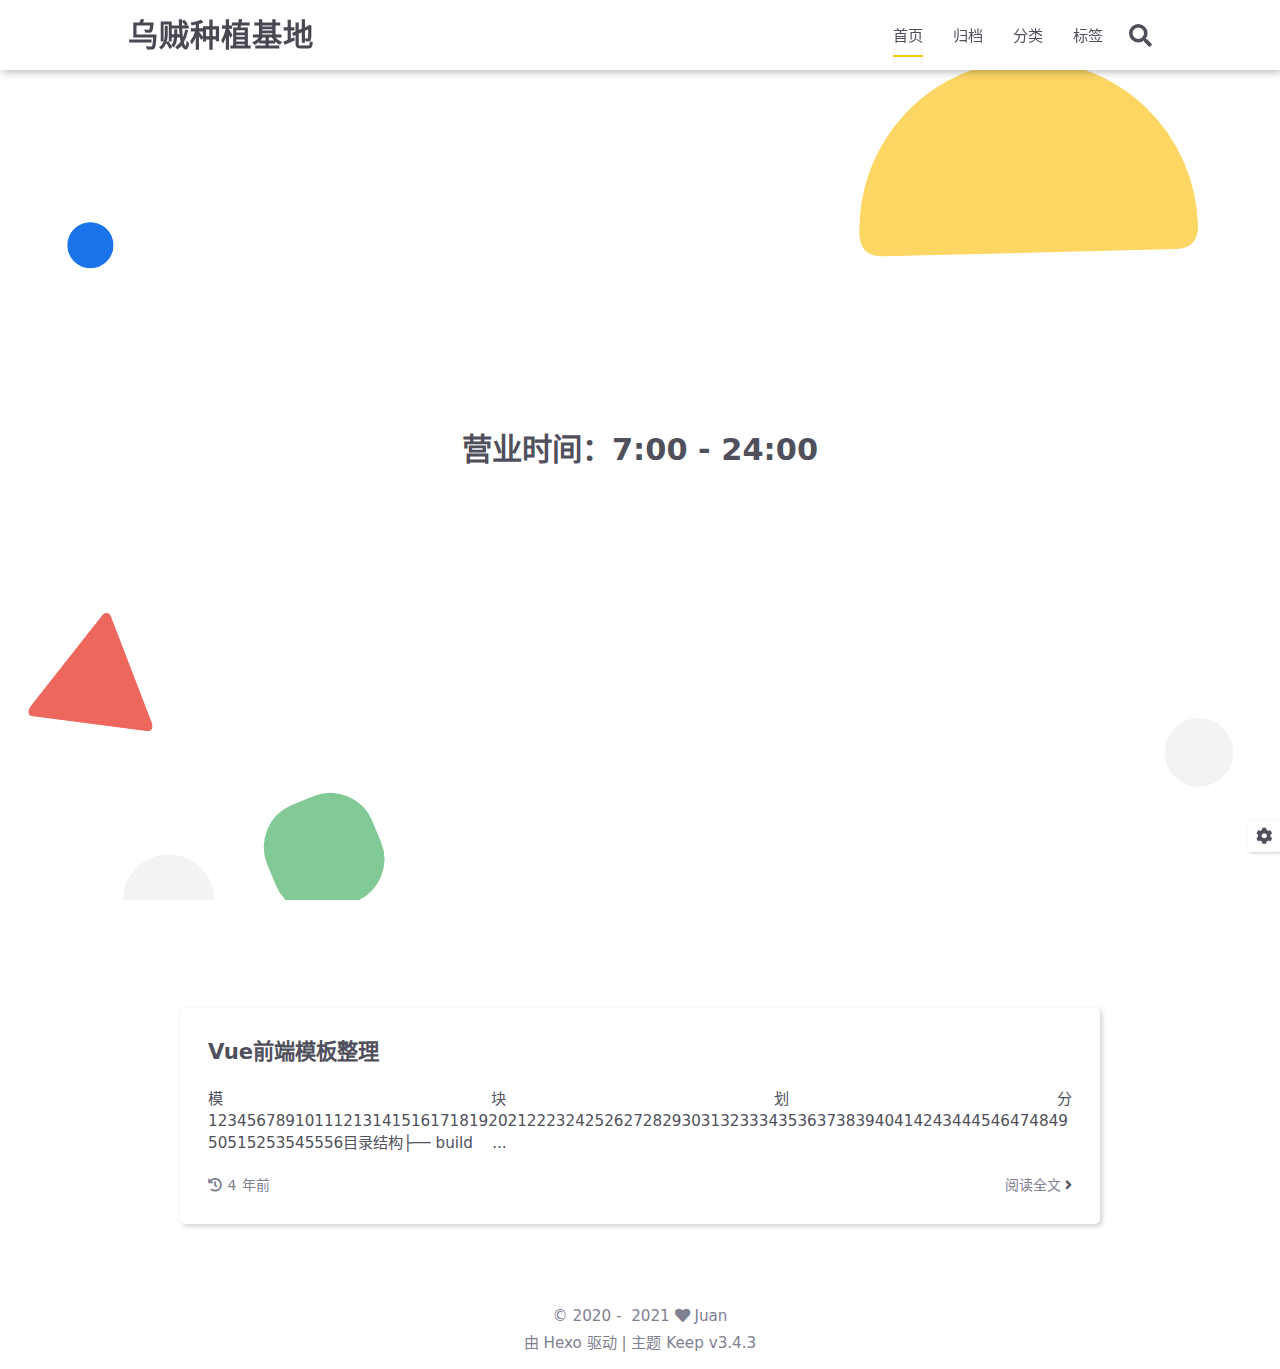
==== commit d0aba48e: "Site updated: 2021-11-28 21:16:23" ====
--- a/index.html
+++ b/index.html
@@ -5,7 +5,7 @@
     <meta name="viewport" content="width=device-width, initial-scale=1, maximum-scale=1">
     <meta name="keywords" content="Hexo Theme Keep">
     <meta name="description" content="Hexo Theme Keep">
-    <meta name="author" content="Towa">
+    <meta name="author" content="Juan">
     
     <title>
         
@@ -212,7 +212,7 @@
             
               <span>2020</span>&nbsp;-&nbsp;
             
-            2021&nbsp;<i class="fas fa-heart icon-animate"></i>&nbsp;<a href="/">Towa</a>
+            2021&nbsp;<i class="fas fa-heart icon-animate"></i>&nbsp;<a href="/">Juan</a>
         </div>
         
         <div class="theme-info info-item">
